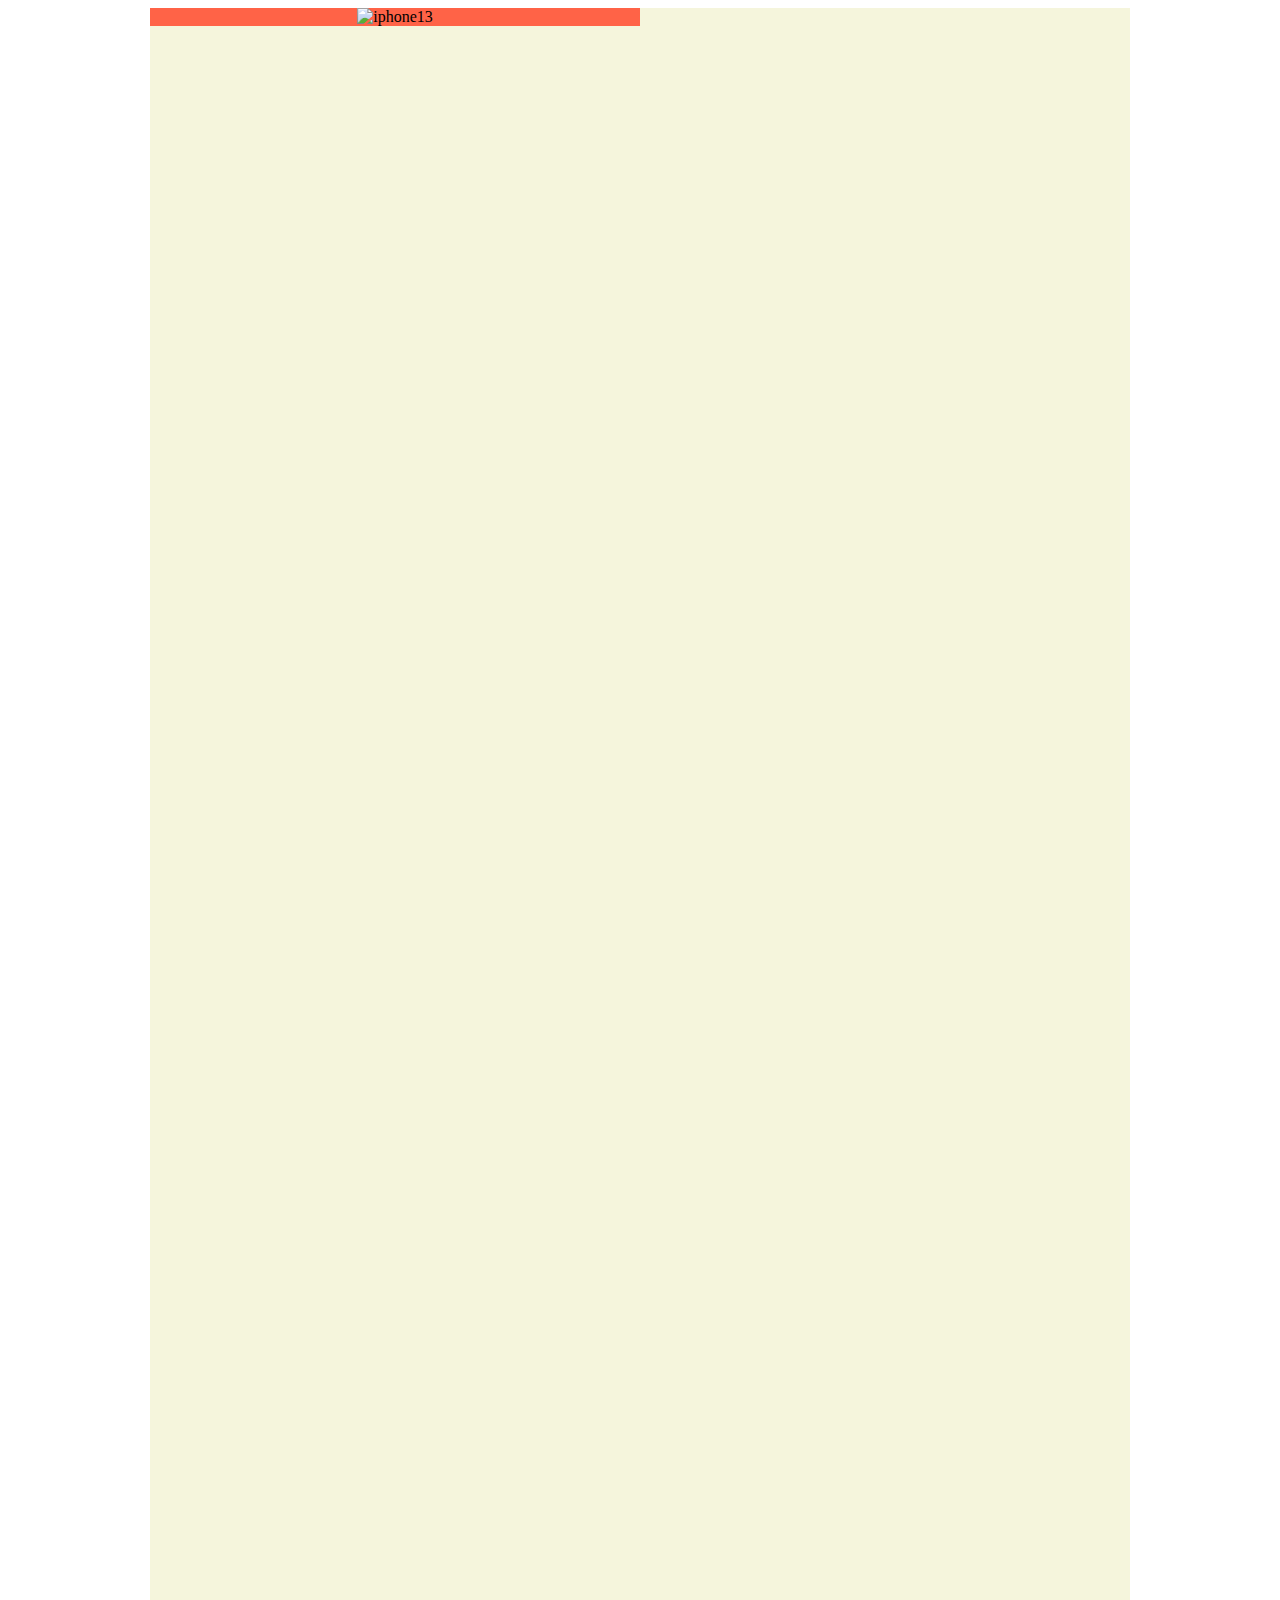
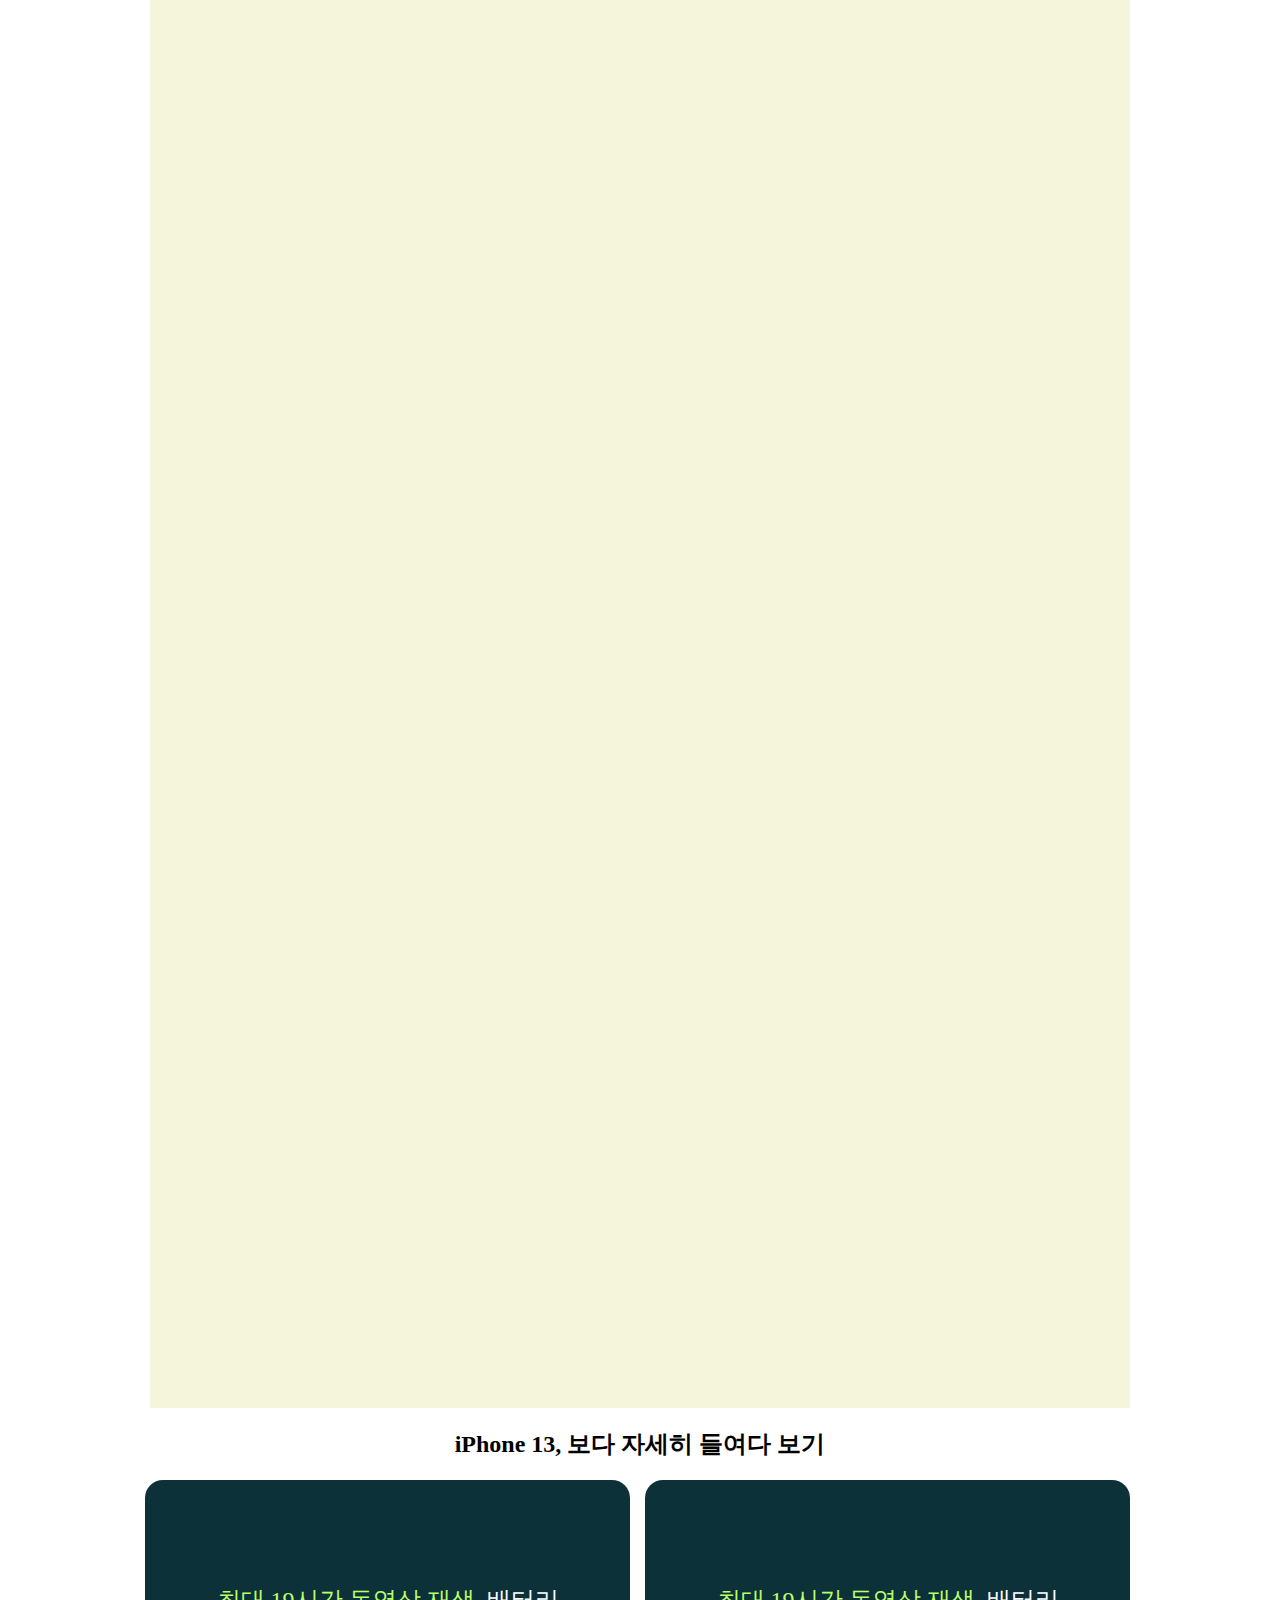
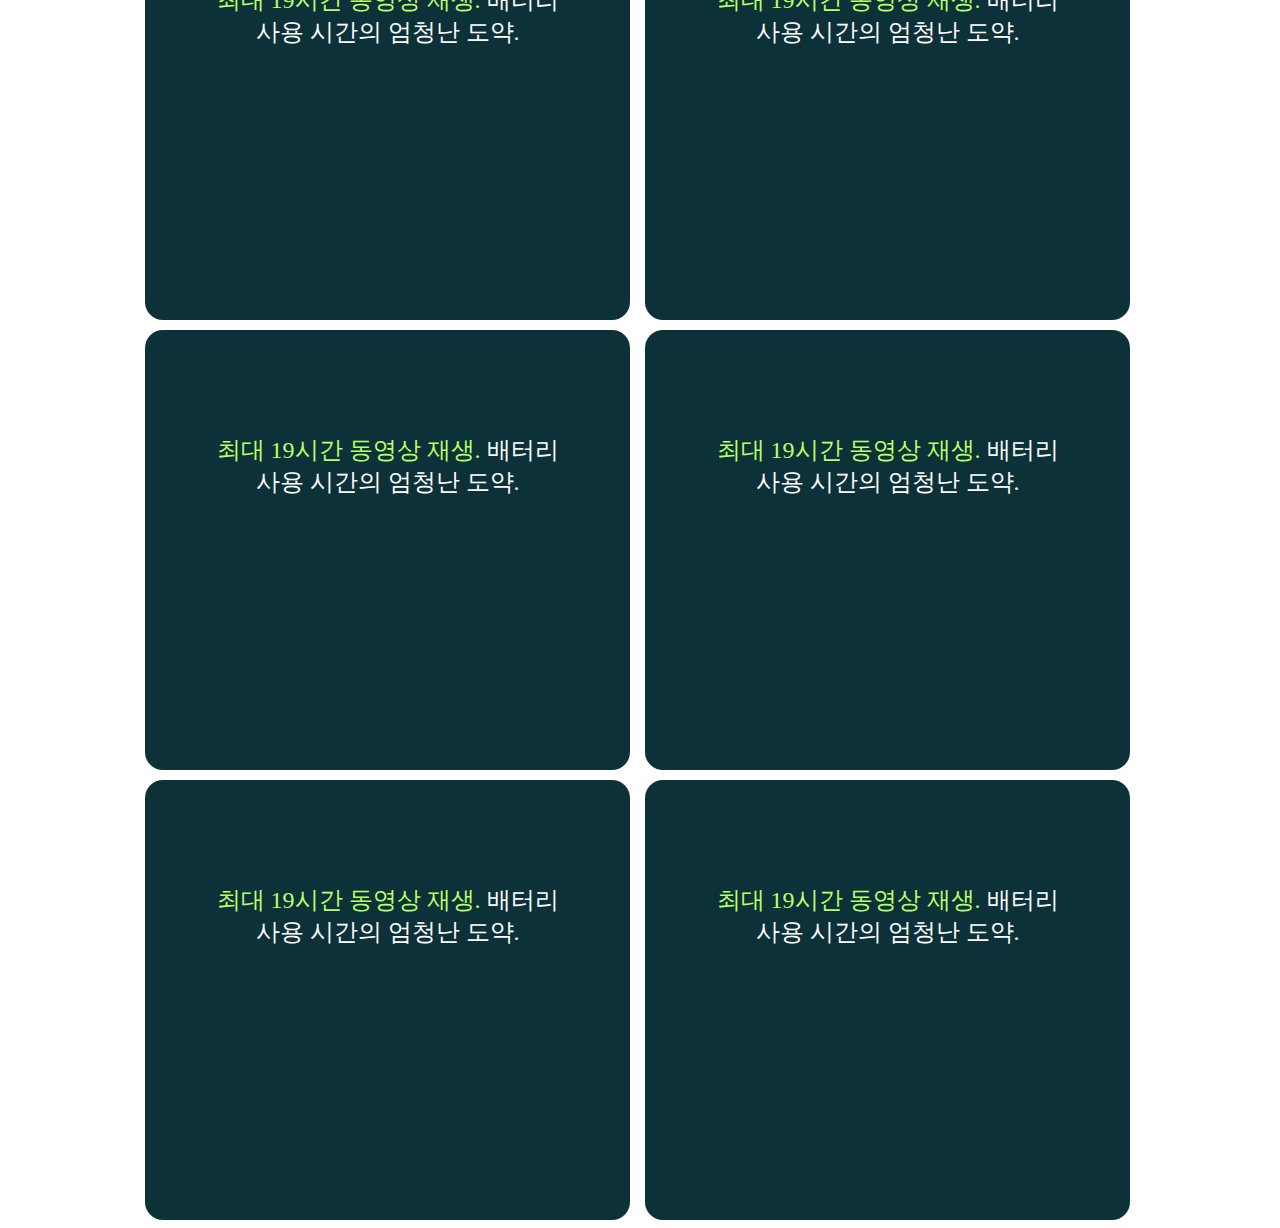
==== index.html @ 6672dc4d "fix: Conflict" ====
<!DOCTYPE html>
<html lang="ko">
  <head>
    <meta charset="UTF-8" />
    <meta http-equiv="X-UA-Compatible" content="IE=edge" />
    <meta name="viewport" content="width=device-width, initial-scale=1.0" />
    <link rel="stylesheet" href="./css/main.css" />
    <title>Document</title>
  </head>
  <body>
    <header class="header"></header>
    <section class="section__visual">
      <section class="visual__image">
        <img
          alt="iphone13"
          class="rf-flagship-main-image"
          width="470"
          height="556"
          src="https://store.storeimages.cdn-apple.com/8756/as-images.apple.com/is/iphone-13-family-select-2021?wid=940&amp;hei=1112&amp;fmt=jpeg&amp;qlt=95&amp;.v=1629842667000"
          srcset="
            https://store.storeimages.cdn-apple.com/8756/as-images.apple.com/is/iphone-13-family-select-2021?wid=470&amp;hei=556&amp;fmt=jpeg&amp;qlt=95&amp;.v=1629842667000,
            https://store.storeimages.cdn-apple.com/8756/as-images.apple.com/is/iphone-13-family-select-2021?wid=940&amp;hei=1112&amp;fmt=jpeg&amp;qlt=95&amp;.v=1629842667000 2x
          "
        />
        <div class="service-link">
          <div class="servie-link__icon"></div>
          <div class="service-link__text"></div>
        </div>
        <div class="qna-link">
          <div class="qna-link__icon"></div>
          <div class="qna-link__text"></div>
        </div>
      </section>
      <section class="visual__content">
        <div class="longTest">
          <!-- longTest 를 지우고 작업해주시면 됩니다. -->
        </div>
      </section>
    </section>
    <section class="section__more">
      <h2>iPhone 13, 보다 자세히 들여다 보기</h2>
      <div class="card__container">
        <div class="card">
          <div class="card__info">
            <p class="card__info--text">
              <span class="light-green">최대 19시간 동영상 재생.</span> 배터리 사용 시간의 엄청난
              도약.
            </p>
          </div>
          <div class="card__img">
            <img
              src="https://store.storeimages.cdn-apple.com/8756/as-images.apple.com/is/iphone-13-key-features-battery-202109_GEO_KR?wid=970&hei=394&fmt=png-alpha&.v=1630773755000"
              alt=""
              width="485"
              heigth="197"
            />
          </div>
        </div>
        <div class="card">
          <div class="card__info">
            <p class="card__info--text">
              <span class="light-green">최대 19시간 동영상 재생.</span> 배터리 사용 시간의 엄청난
              도약.
            </p>
          </div>
          <div class="card__img">
            <img
              src="https://store.storeimages.cdn-apple.com/8756/as-images.apple.com/is/iphone-13-key-features-battery-202109_GEO_KR?wid=970&hei=394&fmt=png-alpha&.v=1630773755000"
              alt=""
              width="485"
              heigth="197"
            />
          </div>
        </div>
        <div class="card">
          <div class="card__info">
            <p class="card__info--text">
              <span class="light-green">최대 19시간 동영상 재생.</span> 배터리 사용 시간의 엄청난
              도약.
            </p>
          </div>
          <div class="card__img">
            <img
              src="https://store.storeimages.cdn-apple.com/8756/as-images.apple.com/is/iphone-13-key-features-battery-202109_GEO_KR?wid=970&hei=394&fmt=png-alpha&.v=1630773755000"
              alt=""
              width="485"
              heigth="197"
            />
          </div>
        </div>
        <div class="card">
          <div class="card__info">
            <p class="card__info--text">
              <span class="light-green">최대 19시간 동영상 재생.</span> 배터리 사용 시간의 엄청난
              도약.
            </p>
          </div>
          <div class="card__img">
            <img
              src="https://store.storeimages.cdn-apple.com/8756/as-images.apple.com/is/iphone-13-key-features-battery-202109_GEO_KR?wid=970&hei=394&fmt=png-alpha&.v=1630773755000"
              alt=""
              width="485"
              heigth="197"
            />
          </div>
        </div>
        <div class="card">
          <div class="card__info">
            <p class="card__info--text">
              <span class="light-green">최대 19시간 동영상 재생.</span> 배터리 사용 시간의 엄청난
              도약.
            </p>
          </div>
          <div class="card__img">
            <img
              src="https://store.storeimages.cdn-apple.com/8756/as-images.apple.com/is/iphone-13-key-features-battery-202109_GEO_KR?wid=970&hei=394&fmt=png-alpha&.v=1630773755000"
              alt=""
              width="485"
              heigth="197"
            />
          </div>
        </div>
        <div class="card">
          <div class="card__info">
            <p class="card__info--text">
              <span class="light-green">최대 19시간 동영상 재생.</span> 배터리 사용 시간의 엄청난
              도약.
            </p>
          </div>
          <div class="card__img">
            <img
              src="https://store.storeimages.cdn-apple.com/8756/as-images.apple.com/is/iphone-13-key-features-battery-202109_GEO_KR?wid=970&hei=394&fmt=png-alpha&.v=1630773755000"
              alt=""
              width="485"
              heigth="197"
            />
          </div>
        </div>
      </div>
    </section>
    <footer class="footer"></footer>
  </body>
</html>
---- css/main.css ----
.section__more {
  width: 990px;
  margin: 0 auto;
  text-align: center;
  box-sizing: border-box;
}

.card__container {
  display: grid;
  grid-template-columns: 1fr 1fr;
  gap: 10px;
}
.card {
  width: 485px;
  height: 440px;
  display: flex;
  flex-direction: column;
  border-radius: 18px;
  background-color: #0d3139;
}
.card__info {
  padding: 80px 54px 20px;
  color: #fff;
  font-size: 24px;
  word-break: keep-all;
}
.card__info .light-green {
  color: #b8ff68;
}

.section__visual {
  width: 100%;
  max-width: 980px;
  height: 100%;
  background: beige;
  display: flex;
  margin: 0 auto;
}
.visual__image {
  flex-basis: 50%;
  max-width: 50%;
  height: 100%;
  position: sticky;
  top: 0;
  background: tomato;
  text-align: center;
}

.visual__content {
  flex-basis: 50%;
  max-width: 50%;
}

.longTest {
  height: 3000px;
  width: 100%;
}
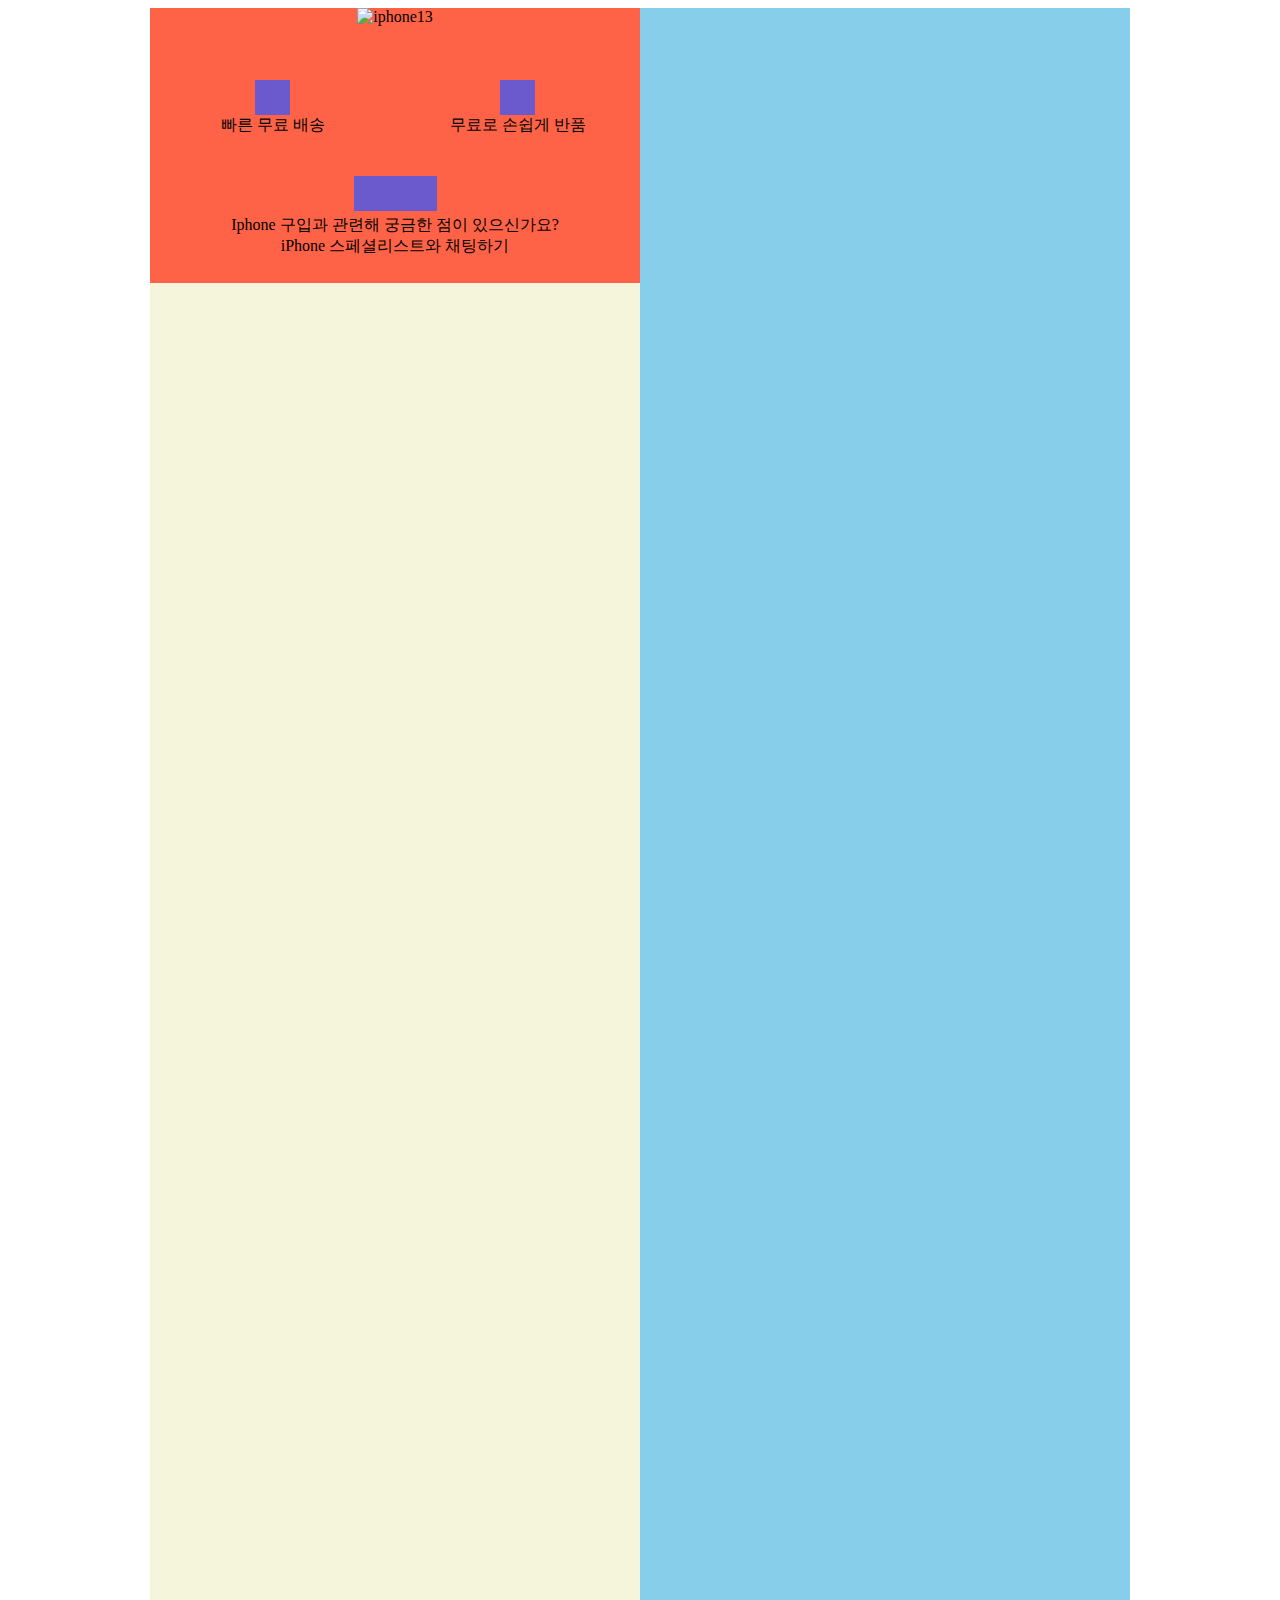
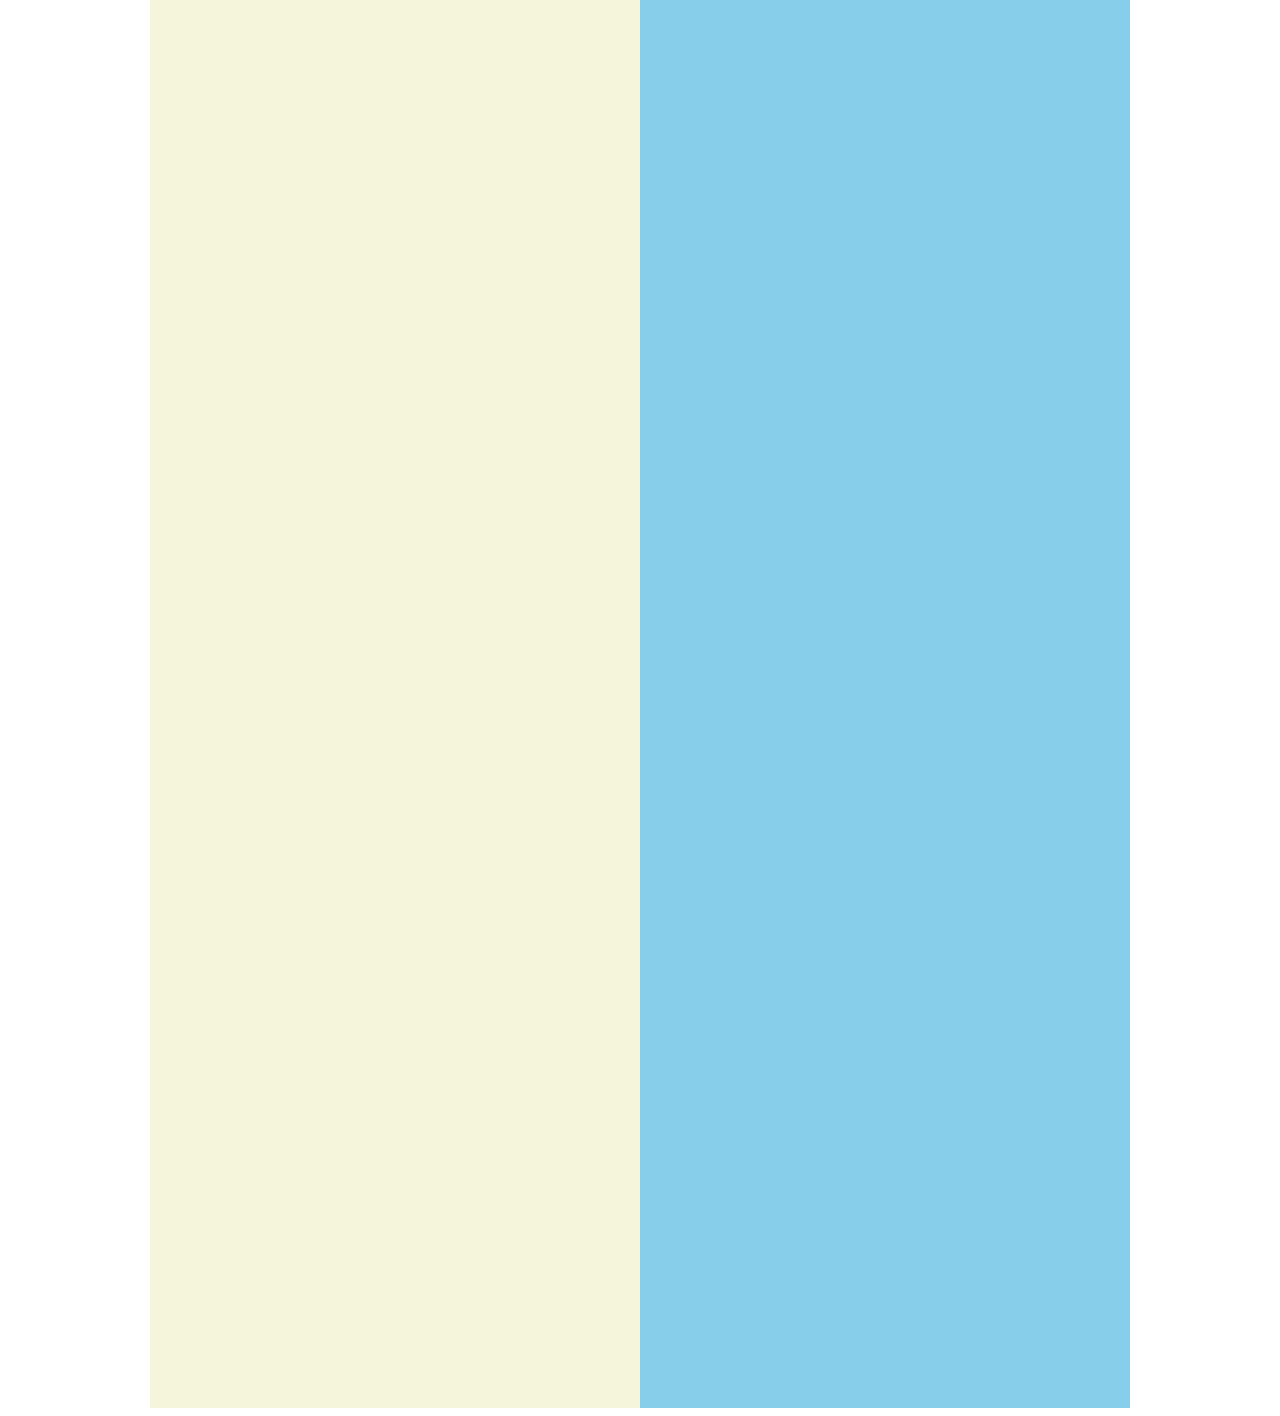
==== commit 69b8e297: "Merge branch 'feature/section__image-layout' into develop" ====
--- a/index.html
+++ b/index.html
@@ -22,13 +22,20 @@
             https://store.storeimages.cdn-apple.com/8756/as-images.apple.com/is/iphone-13-family-select-2021?wid=940&amp;hei=1112&amp;fmt=jpeg&amp;qlt=95&amp;.v=1629842667000 2x
           "
         />
-        <div class="service-link">
-          <div class="servie-link__icon"></div>
-          <div class="service-link__text"></div>
+        <div class="services">
+          <div class="service">
+            <div class="icon"></div>
+            <div class="text">빠른 무료 배송</div>
+          </div>
+          <div class="service">
+            <div class="icon"></div>
+            <div class="text">무료로 손쉽게 반품</div>
+          </div>
         </div>
-        <div class="qna-link">
-          <div class="qna-link__icon"></div>
-          <div class="qna-link__text"></div>
+        <div class="service">
+          <div class="icon-side"></div>
+          <div class="text">Iphone 구입과 관련해 궁금한 점이 있으신가요?</div>
+          <a class="text-link">iPhone 스페셜리스트와 채팅하기</a>
         </div>
       </section>
       <section class="visual__content">
@@ -37,107 +44,7 @@
         </div>
       </section>
     </section>
-    <section class="section__more">
-      <h2>iPhone 13, 보다 자세히 들여다 보기</h2>
-      <div class="card__container">
-        <div class="card">
-          <div class="card__info">
-            <p class="card__info--text">
-              <span class="light-green">최대 19시간 동영상 재생.</span> 배터리 사용 시간의 엄청난
-              도약.
-            </p>
-          </div>
-          <div class="card__img">
-            <img
-              src="https://store.storeimages.cdn-apple.com/8756/as-images.apple.com/is/iphone-13-key-features-battery-202109_GEO_KR?wid=970&hei=394&fmt=png-alpha&.v=1630773755000"
-              alt=""
-              width="485"
-              heigth="197"
-            />
-          </div>
-        </div>
-        <div class="card">
-          <div class="card__info">
-            <p class="card__info--text">
-              <span class="light-green">최대 19시간 동영상 재생.</span> 배터리 사용 시간의 엄청난
-              도약.
-            </p>
-          </div>
-          <div class="card__img">
-            <img
-              src="https://store.storeimages.cdn-apple.com/8756/as-images.apple.com/is/iphone-13-key-features-battery-202109_GEO_KR?wid=970&hei=394&fmt=png-alpha&.v=1630773755000"
-              alt=""
-              width="485"
-              heigth="197"
-            />
-          </div>
-        </div>
-        <div class="card">
-          <div class="card__info">
-            <p class="card__info--text">
-              <span class="light-green">최대 19시간 동영상 재생.</span> 배터리 사용 시간의 엄청난
-              도약.
-            </p>
-          </div>
-          <div class="card__img">
-            <img
-              src="https://store.storeimages.cdn-apple.com/8756/as-images.apple.com/is/iphone-13-key-features-battery-202109_GEO_KR?wid=970&hei=394&fmt=png-alpha&.v=1630773755000"
-              alt=""
-              width="485"
-              heigth="197"
-            />
-          </div>
-        </div>
-        <div class="card">
-          <div class="card__info">
-            <p class="card__info--text">
-              <span class="light-green">최대 19시간 동영상 재생.</span> 배터리 사용 시간의 엄청난
-              도약.
-            </p>
-          </div>
-          <div class="card__img">
-            <img
-              src="https://store.storeimages.cdn-apple.com/8756/as-images.apple.com/is/iphone-13-key-features-battery-202109_GEO_KR?wid=970&hei=394&fmt=png-alpha&.v=1630773755000"
-              alt=""
-              width="485"
-              heigth="197"
-            />
-          </div>
-        </div>
-        <div class="card">
-          <div class="card__info">
-            <p class="card__info--text">
-              <span class="light-green">최대 19시간 동영상 재생.</span> 배터리 사용 시간의 엄청난
-              도약.
-            </p>
-          </div>
-          <div class="card__img">
-            <img
-              src="https://store.storeimages.cdn-apple.com/8756/as-images.apple.com/is/iphone-13-key-features-battery-202109_GEO_KR?wid=970&hei=394&fmt=png-alpha&.v=1630773755000"
-              alt=""
-              width="485"
-              heigth="197"
-            />
-          </div>
-        </div>
-        <div class="card">
-          <div class="card__info">
-            <p class="card__info--text">
-              <span class="light-green">최대 19시간 동영상 재생.</span> 배터리 사용 시간의 엄청난
-              도약.
-            </p>
-          </div>
-          <div class="card__img">
-            <img
-              src="https://store.storeimages.cdn-apple.com/8756/as-images.apple.com/is/iphone-13-key-features-battery-202109_GEO_KR?wid=970&hei=394&fmt=png-alpha&.v=1630773755000"
-              alt=""
-              width="485"
-              heigth="197"
-            />
-          </div>
-        </div>
-      </div>
-    </section>
+    <section class="section__more"></section>
     <footer class="footer"></footer>
   </body>
 </html>
--- a/css/main.css
+++ b/css/main.css
@@ -1,33 +1,3 @@
-.section__more {
-  width: 990px;
-  margin: 0 auto;
-  text-align: center;
-  box-sizing: border-box;
-}
-
-.card__container {
-  display: grid;
-  grid-template-columns: 1fr 1fr;
-  gap: 10px;
-}
-.card {
-  width: 485px;
-  height: 440px;
-  display: flex;
-  flex-direction: column;
-  border-radius: 18px;
-  background-color: #0d3139;
-}
-.card__info {
-  padding: 80px 54px 20px;
-  color: #fff;
-  font-size: 24px;
-  word-break: keep-all;
-}
-.card__info .light-green {
-  color: #b8ff68;
-}
-
 .section__visual {
   width: 100%;
   max-width: 980px;
@@ -46,6 +16,37 @@
   text-align: center;
 }
 
+.services {
+  padding: 40px 0 0;
+  display: flex;
+  /* width: 100%; */
+  width: 490px;
+}
+
+.service {
+  flex-basis: 50%;
+  flex: 1;
+  text-align: center;
+  margin: 14px 0 26px;
+  width: 100%;
+}
+
+.icon {
+  width: 35px;
+  height: 35px;
+  background: slateblue;
+  margin: 0 auto;
+}
+.icon-side {
+  display: inline-block;
+  width: 35px;
+  height: 35px;
+  background: slateblue;
+  padding-right: 3rem;
+}
+.text {
+}
+
 .visual__content {
   flex-basis: 50%;
   max-width: 50%;
@@ -54,4 +55,5 @@
 .longTest {
   height: 3000px;
   width: 100%;
+  background: skyblue;
 }
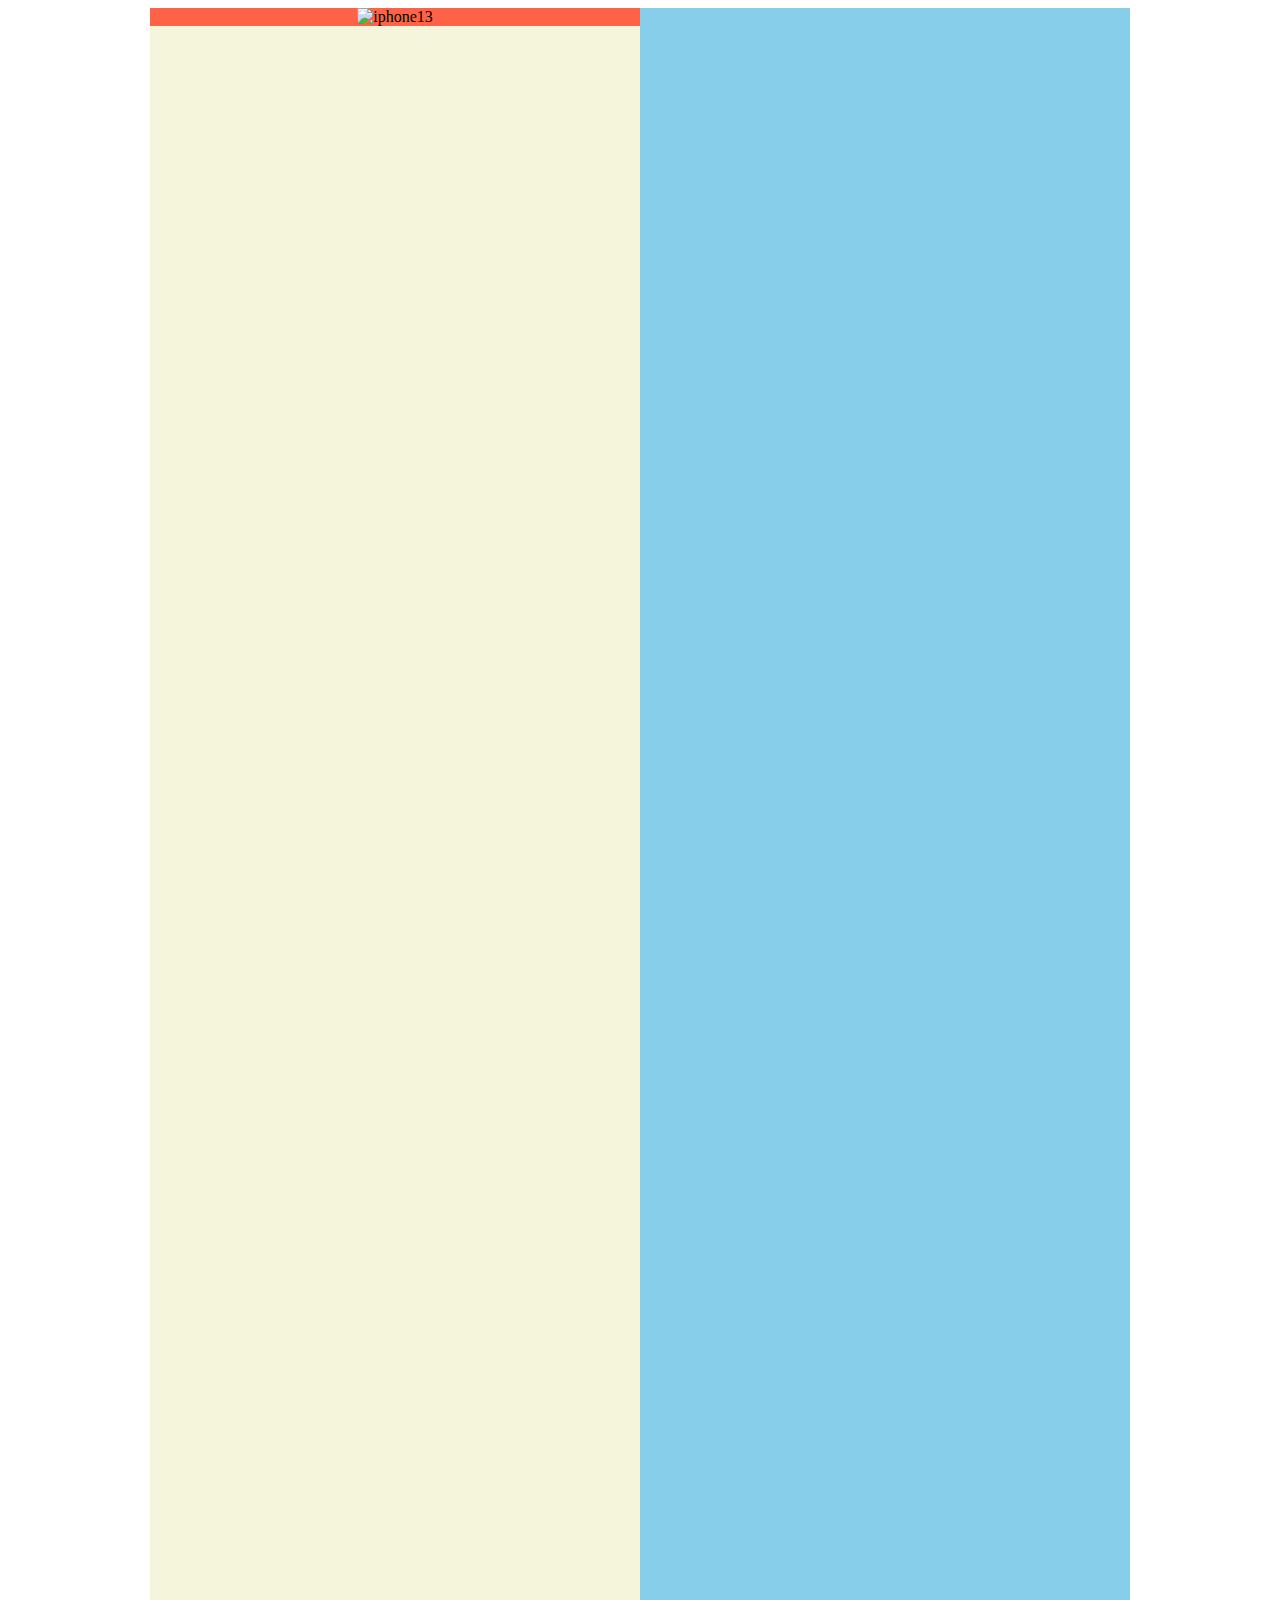
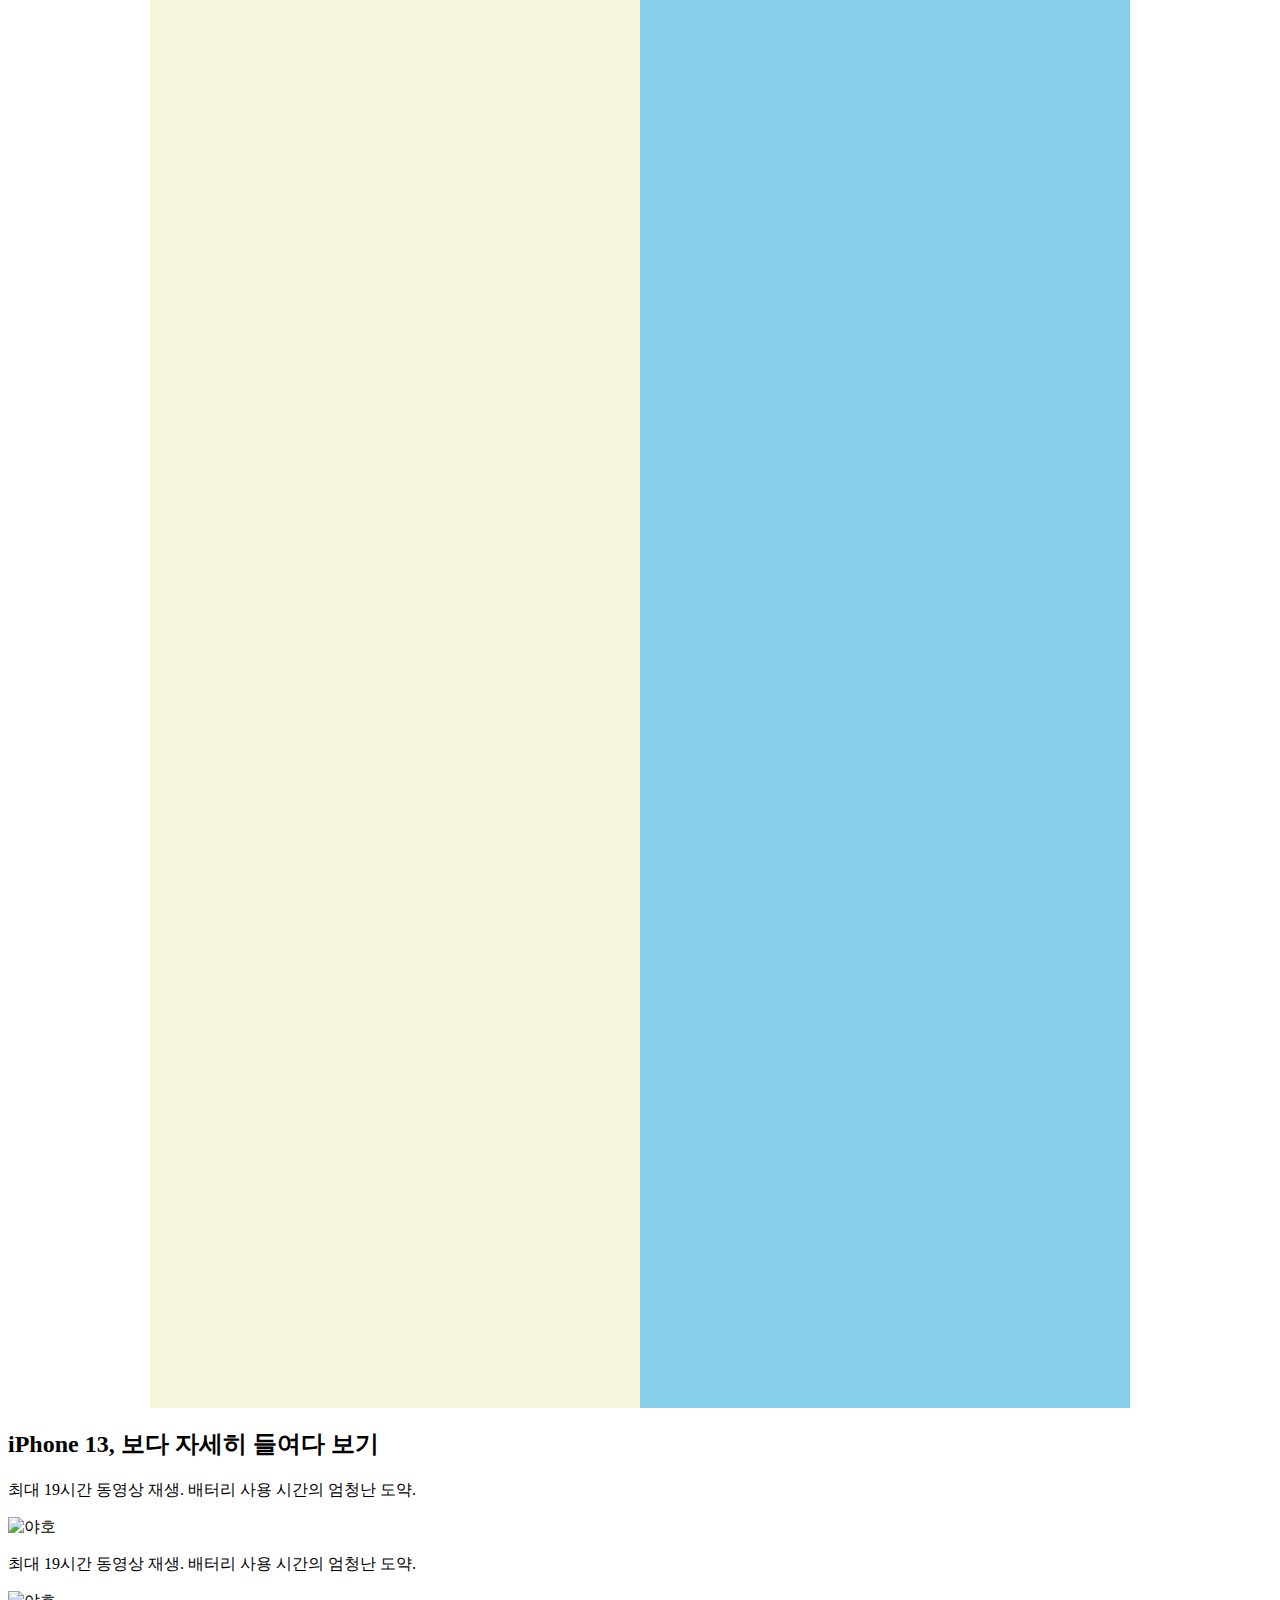
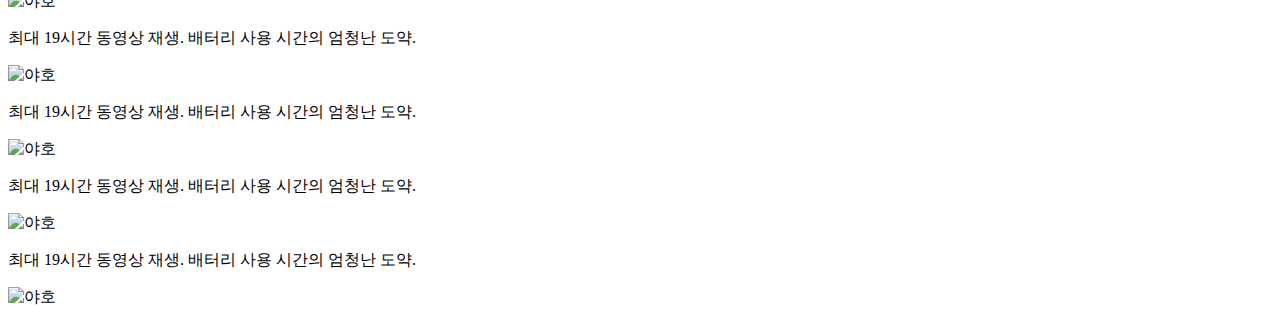
==== commit b4f21460: "feat: Add alt" ====
--- a/index.html
+++ b/index.html
@@ -22,20 +22,13 @@
             https://store.storeimages.cdn-apple.com/8756/as-images.apple.com/is/iphone-13-family-select-2021?wid=940&amp;hei=1112&amp;fmt=jpeg&amp;qlt=95&amp;.v=1629842667000 2x
           "
         />
-        <div class="services">
-          <div class="service">
-            <div class="icon"></div>
-            <div class="text">빠른 무료 배송</div>
-          </div>
-          <div class="service">
-            <div class="icon"></div>
-            <div class="text">무료로 손쉽게 반품</div>
-          </div>
+        <div class="service-link">
+          <div class="servie-link__icon"></div>
+          <div class="service-link__text"></div>
         </div>
-        <div class="service">
-          <div class="icon-side"></div>
-          <div class="text">Iphone 구입과 관련해 궁금한 점이 있으신가요?</div>
-          <a class="text-link">iPhone 스페셜리스트와 채팅하기</a>
+        <div class="qna-link">
+          <div class="qna-link__icon"></div>
+          <div class="qna-link__text"></div>
         </div>
       </section>
       <section class="visual__content">
@@ -44,7 +37,107 @@
         </div>
       </section>
     </section>
-    <section class="section__more"></section>
+    <section class="section__more">
+      <h2>iPhone 13, 보다 자세히 들여다 보기</h2>
+      <div class="card__container">
+        <div class="card">
+          <div class="card__info">
+            <p class="card__info--text">
+              <span class="light-green">최대 19시간 동영상 재생.</span> 배터리 사용 시간의 엄청난
+              도약.
+            </p>
+          </div>
+          <div class="card__img">
+            <img
+              src="https://store.storeimages.cdn-apple.com/8756/as-images.apple.com/is/iphone-13-key-features-battery-202109_GEO_KR?wid=970&hei=394&fmt=png-alpha&.v=1630773755000"
+              alt="야호"
+              width="485"
+              heigth="197"
+            />
+          </div>
+        </div>
+        <div class="card">
+          <div class="card__info">
+            <p class="card__info--text">
+              <span class="light-green">최대 19시간 동영상 재생.</span> 배터리 사용 시간의 엄청난
+              도약.
+            </p>
+          </div>
+          <div class="card__img">
+            <img
+              src="https://store.storeimages.cdn-apple.com/8756/as-images.apple.com/is/iphone-13-key-features-battery-202109_GEO_KR?wid=970&hei=394&fmt=png-alpha&.v=1630773755000"
+              alt="야호"
+              width="485"
+              heigth="197"
+            />
+          </div>
+        </div>
+        <div class="card">
+          <div class="card__info">
+            <p class="card__info--text">
+              <span class="light-green">최대 19시간 동영상 재생.</span> 배터리 사용 시간의 엄청난
+              도약.
+            </p>
+          </div>
+          <div class="card__img">
+            <img
+              src="https://store.storeimages.cdn-apple.com/8756/as-images.apple.com/is/iphone-13-key-features-battery-202109_GEO_KR?wid=970&hei=394&fmt=png-alpha&.v=1630773755000"
+              alt="야호"
+              width="485"
+              heigth="197"
+            />
+          </div>
+        </div>
+        <div class="card">
+          <div class="card__info">
+            <p class="card__info--text">
+              <span class="light-green">최대 19시간 동영상 재생.</span> 배터리 사용 시간의 엄청난
+              도약.
+            </p>
+          </div>
+          <div class="card__img">
+            <img
+              src="https://store.storeimages.cdn-apple.com/8756/as-images.apple.com/is/iphone-13-key-features-battery-202109_GEO_KR?wid=970&hei=394&fmt=png-alpha&.v=1630773755000"
+              alt="야호"
+              width="485"
+              heigth="197"
+            />
+          </div>
+        </div>
+        <div class="card">
+          <div class="card__info">
+            <p class="card__info--text">
+              <span class="light-green">최대 19시간 동영상 재생.</span> 배터리 사용 시간의 엄청난
+              도약.
+            </p>
+          </div>
+          <div class="card__img">
+            <img
+              src="https://store.storeimages.cdn-apple.com/8756/as-images.apple.com/is/iphone-13-key-features-battery-202109_GEO_KR?wid=970&hei=394&fmt=png-alpha&.v=1630773755000"
+              alt="야호"
+              width="485"
+              heigth="197"
+            />
+          </div>
+        </div>
+        <div class="card">
+          <div class="card__info">
+            <p class="card__info--text">
+              <span class="light-green">최대 19시간 동영상 재생.</span> 배터리 사용 시간의 엄청난
+              도약.
+            </p>
+          </div>
+          <div class="card__img">
+            <img
+              src="https://store.storeimages.cdn-apple.com/8756/as-images.apple.com/is/iphone-13-key-features-battery-202109_GEO_KR?wid=970&hei=394&fmt=png-alpha&.v=1630773755000"
+              alt="야호"
+              width="485"
+              heigth="197"
+            />
+          </div>
+        </div>
+      </div>
+    </section>
     <footer class="footer"></footer>
   </body>
 </html>
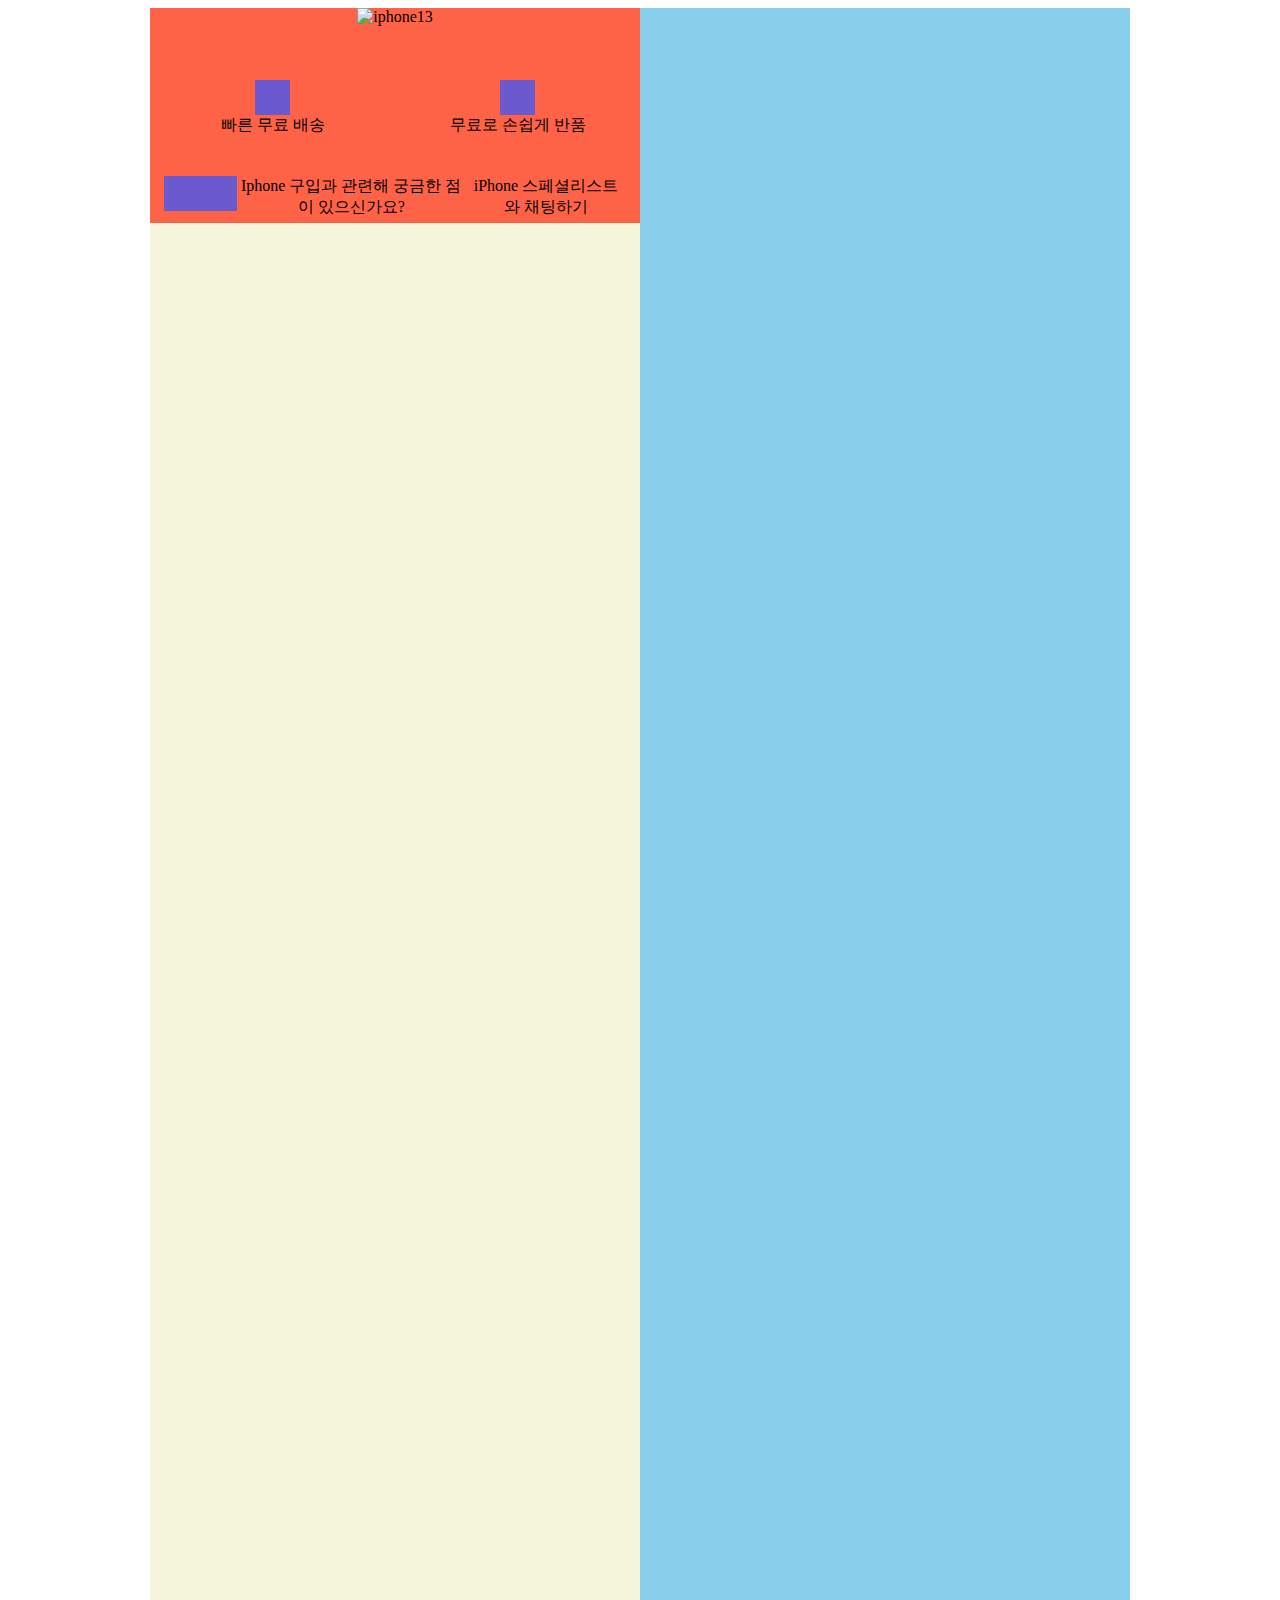
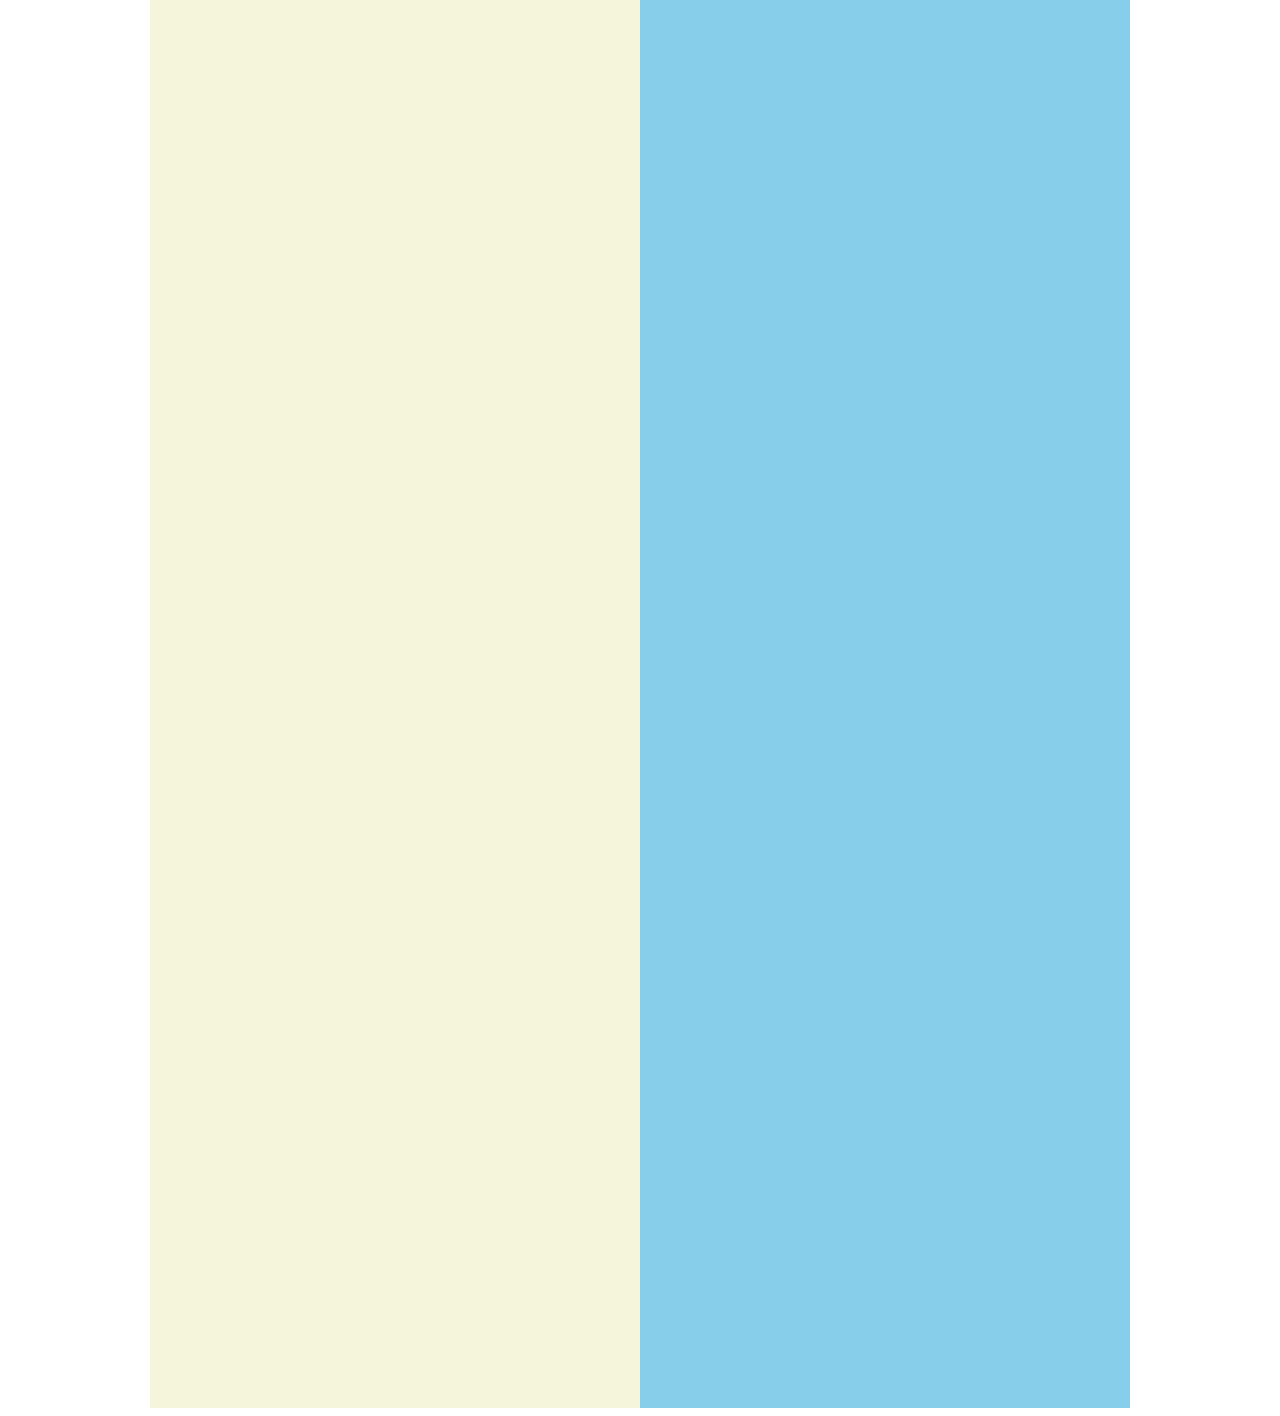
==== commit bfcbc7c1: "fix: Change classname last service to  qna-link" ====
--- a/index.html
+++ b/index.html
@@ -22,13 +22,20 @@
             https://store.storeimages.cdn-apple.com/8756/as-images.apple.com/is/iphone-13-family-select-2021?wid=940&amp;hei=1112&amp;fmt=jpeg&amp;qlt=95&amp;.v=1629842667000 2x
           "
         />
-        <div class="service-link">
-          <div class="servie-link__icon"></div>
-          <div class="service-link__text"></div>
+        <div class="services">
+          <div class="service">
+            <div class="icon"></div>
+            <div class="text">빠른 무료 배송</div>
+          </div>
+          <div class="service">
+            <div class="icon"></div>
+            <div class="text">무료로 손쉽게 반품</div>
+          </div>
         </div>
         <div class="qna-link">
-          <div class="qna-link__icon"></div>
-          <div class="qna-link__text"></div>
+          <div class="icon-side"></div>
+          <div class="text">Iphone 구입과 관련해 궁금한 점이 있으신가요?</div>
+          <a class="text-link">iPhone 스페셜리스트와 채팅하기</a>
         </div>
       </section>
       <section class="visual__content">
@@ -37,107 +44,7 @@
         </div>
       </section>
     </section>
-    <section class="section__more">
-      <h2>iPhone 13, 보다 자세히 들여다 보기</h2>
-      <div class="card__container">
-        <div class="card">
-          <div class="card__info">
-            <p class="card__info--text">
-              <span class="light-green">최대 19시간 동영상 재생.</span> 배터리 사용 시간의 엄청난
-              도약.
-            </p>
-          </div>
-          <div class="card__img">
-            <img
-              src="https://store.storeimages.cdn-apple.com/8756/as-images.apple.com/is/iphone-13-key-features-battery-202109_GEO_KR?wid=970&hei=394&fmt=png-alpha&.v=1630773755000"
-              alt="야호"
-              width="485"
-              heigth="197"
-            />
-          </div>
-        </div>
-        <div class="card">
-          <div class="card__info">
-            <p class="card__info--text">
-              <span class="light-green">최대 19시간 동영상 재생.</span> 배터리 사용 시간의 엄청난
-              도약.
-            </p>
-          </div>
-          <div class="card__img">
-            <img
-              src="https://store.storeimages.cdn-apple.com/8756/as-images.apple.com/is/iphone-13-key-features-battery-202109_GEO_KR?wid=970&hei=394&fmt=png-alpha&.v=1630773755000"
-              alt="야호"
-              width="485"
-              heigth="197"
-            />
-          </div>
-        </div>
-        <div class="card">
-          <div class="card__info">
-            <p class="card__info--text">
-              <span class="light-green">최대 19시간 동영상 재생.</span> 배터리 사용 시간의 엄청난
-              도약.
-            </p>
-          </div>
-          <div class="card__img">
-            <img
-              src="https://store.storeimages.cdn-apple.com/8756/as-images.apple.com/is/iphone-13-key-features-battery-202109_GEO_KR?wid=970&hei=394&fmt=png-alpha&.v=1630773755000"
-              alt="야호"
-              width="485"
-              heigth="197"
-            />
-          </div>
-        </div>
-        <div class="card">
-          <div class="card__info">
-            <p class="card__info--text">
-              <span class="light-green">최대 19시간 동영상 재생.</span> 배터리 사용 시간의 엄청난
-              도약.
-            </p>
-          </div>
-          <div class="card__img">
-            <img
-              src="https://store.storeimages.cdn-apple.com/8756/as-images.apple.com/is/iphone-13-key-features-battery-202109_GEO_KR?wid=970&hei=394&fmt=png-alpha&.v=1630773755000"
-              alt="야호"
-              width="485"
-              heigth="197"
-            />
-          </div>
-        </div>
-        <div class="card">
-          <div class="card__info">
-            <p class="card__info--text">
-              <span class="light-green">최대 19시간 동영상 재생.</span> 배터리 사용 시간의 엄청난
-              도약.
-            </p>
-          </div>
-          <div class="card__img">
-            <img
-              src="https://store.storeimages.cdn-apple.com/8756/as-images.apple.com/is/iphone-13-key-features-battery-202109_GEO_KR?wid=970&hei=394&fmt=png-alpha&.v=1630773755000"
-              alt="야호"
-              width="485"
-              heigth="197"
-            />
-          </div>
-        </div>
-        <div class="card">
-          <div class="card__info">
-            <p class="card__info--text">
-              <span class="light-green">최대 19시간 동영상 재생.</span> 배터리 사용 시간의 엄청난
-              도약.
-            </p>
-          </div>
-          <div class="card__img">
-            <img
-              src="https://store.storeimages.cdn-apple.com/8756/as-images.apple.com/is/iphone-13-key-features-battery-202109_GEO_KR?wid=970&hei=394&fmt=png-alpha&.v=1630773755000"
-              alt="야호"
-              width="485"
-              heigth="197"
-            />
-          </div>
-        </div>
-      </div>
-    </section>
+    <section class="section__more"></section>
     <footer class="footer"></footer>
   </body>
 </html>
--- a/css/main.css
+++ b/css/main.css
@@ -37,6 +37,11 @@
   background: slateblue;
   margin: 0 auto;
 }
+
+.qna-link {
+  display: flex;
+  padding: 14px 14px 5px;
+}
 .icon-side {
   display: inline-block;
   width: 35px;
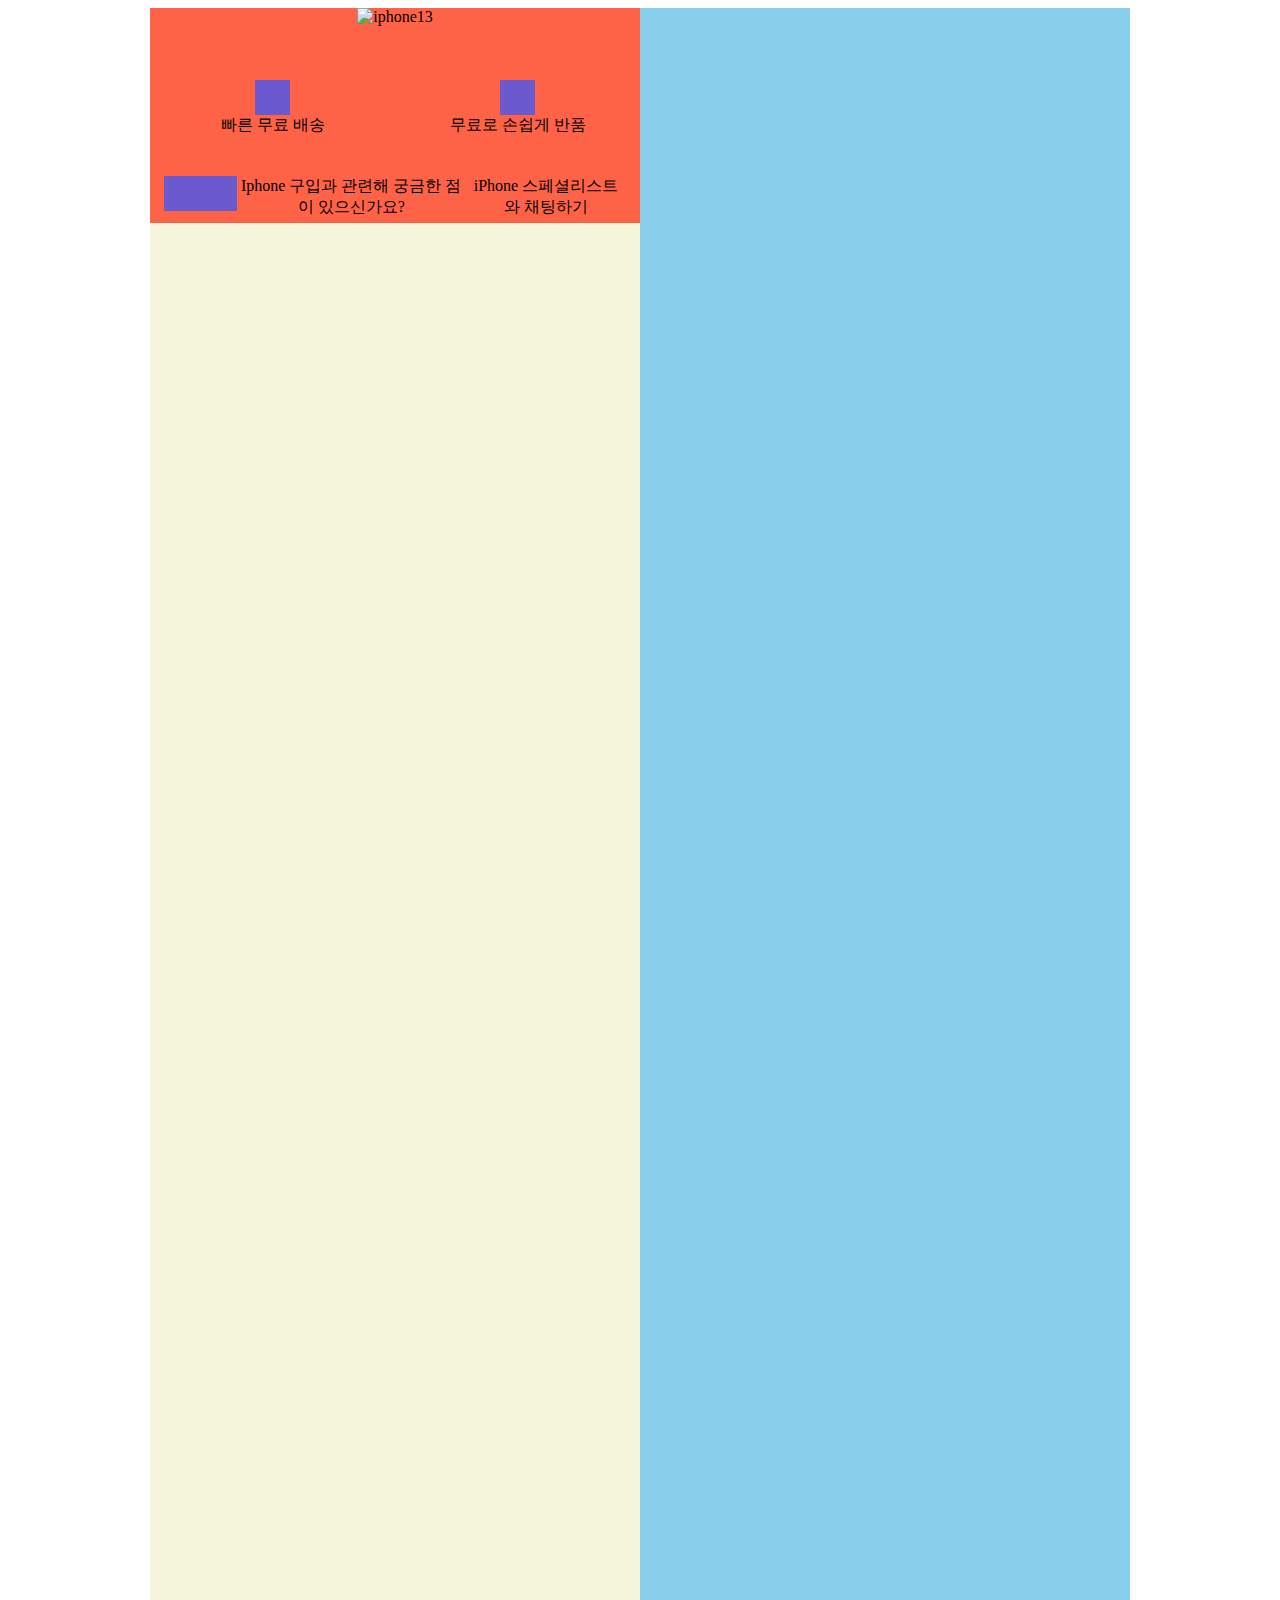
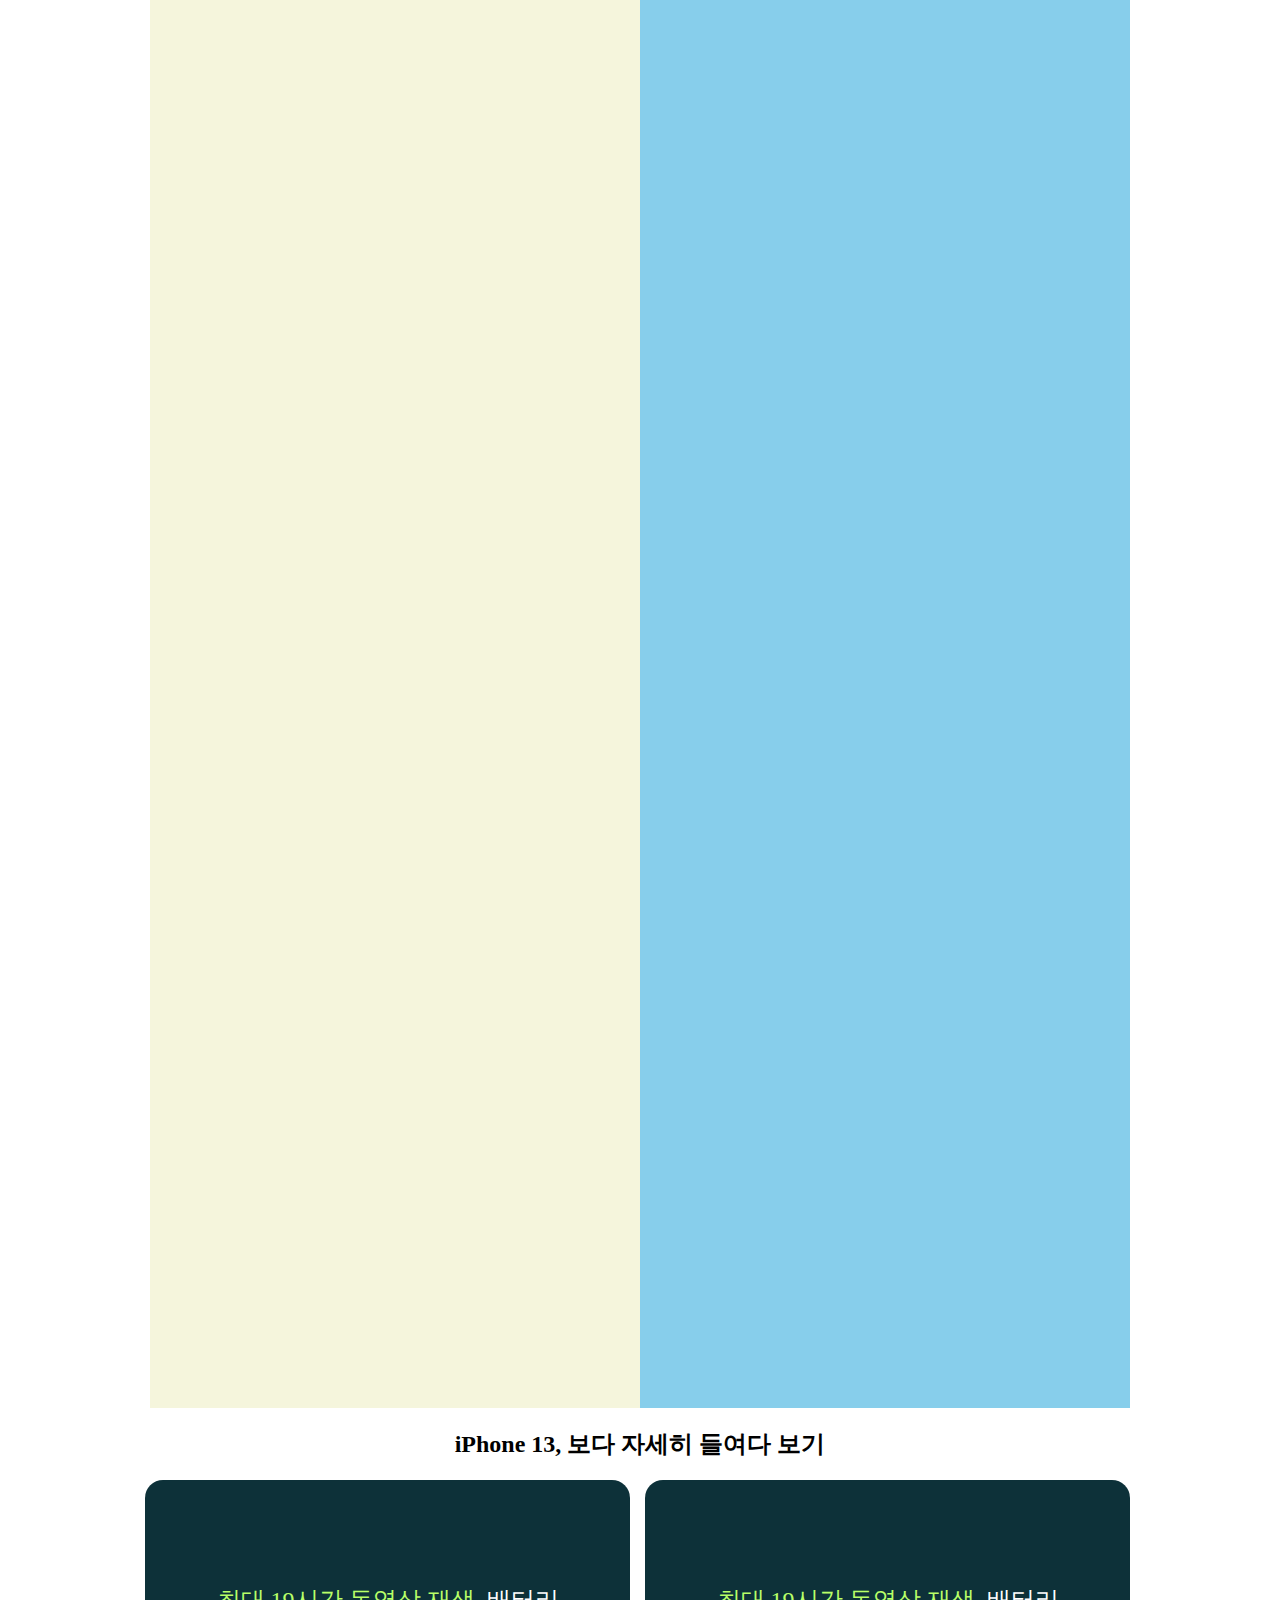
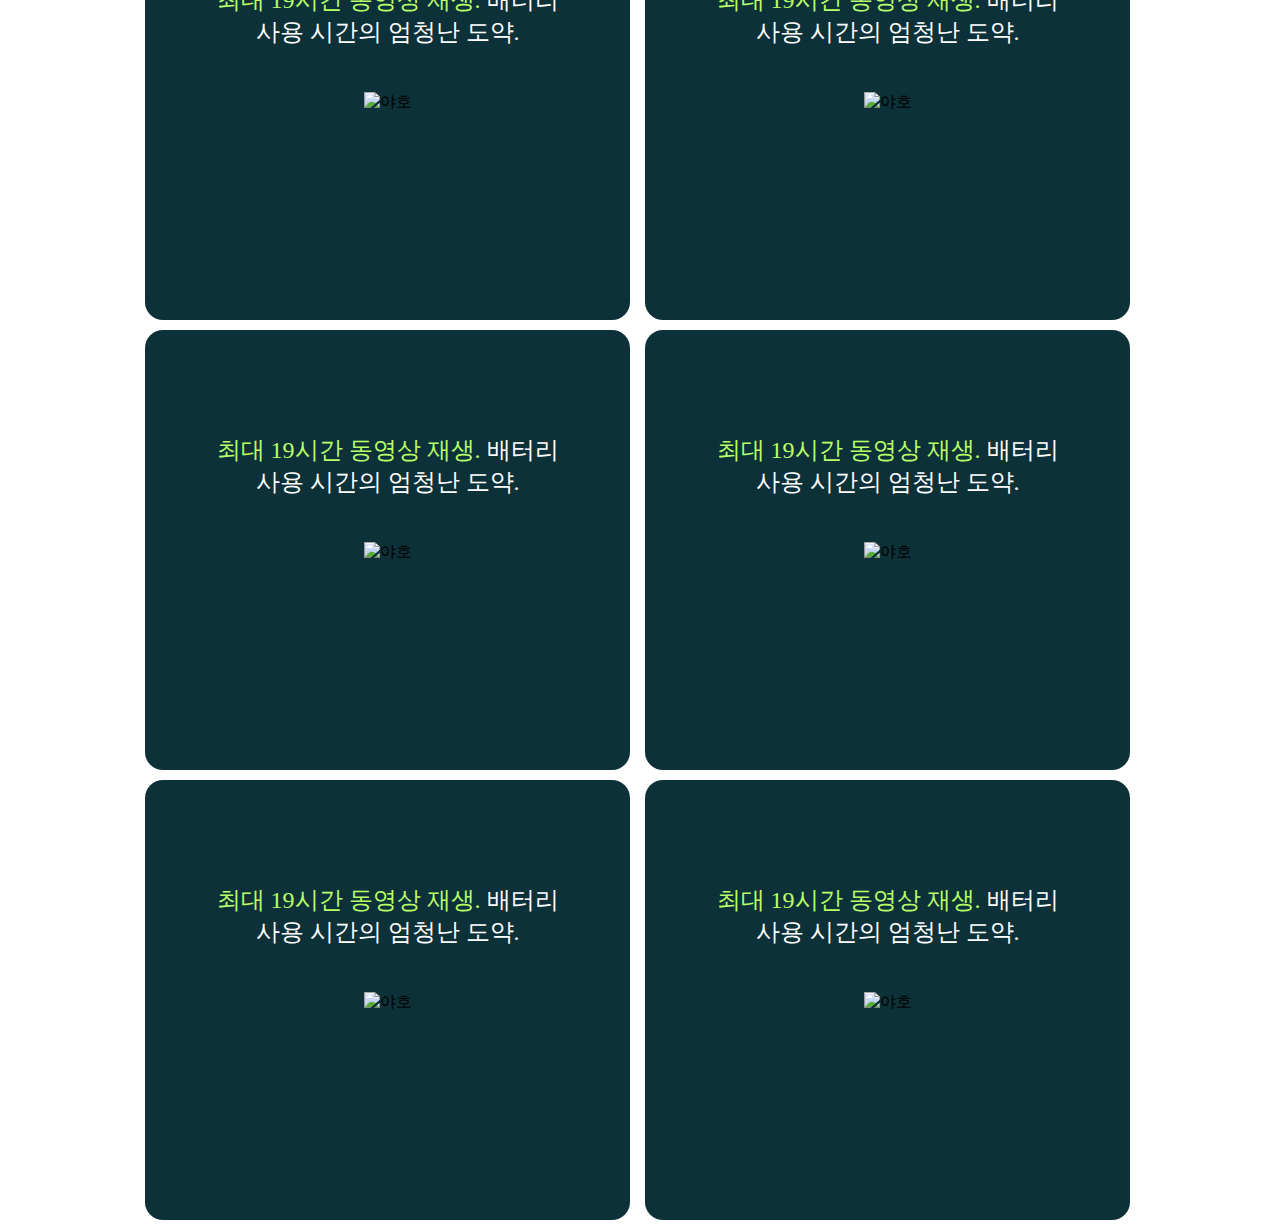
==== commit ca58e925: "Merge branch 'develop' of https://github.com/jkpark104/iphone13_clone into develop" ====
--- a/index.html
+++ b/index.html
@@ -44,7 +44,107 @@
         </div>
       </section>
     </section>
-    <section class="section__more"></section>
+    <section class="section__more">
+      <h2>iPhone 13, 보다 자세히 들여다 보기</h2>
+      <div class="card__container">
+        <div class="card">
+          <div class="card__info">
+            <p class="card__info--text">
+              <span class="light-green">최대 19시간 동영상 재생.</span> 배터리 사용 시간의 엄청난
+              도약.
+            </p>
+          </div>
+          <div class="card__img">
+            <img
+              src="https://store.storeimages.cdn-apple.com/8756/as-images.apple.com/is/iphone-13-key-features-battery-202109_GEO_KR?wid=970&hei=394&fmt=png-alpha&.v=1630773755000"
+              alt="야호"
+              width="485"
+              heigth="197"
+            />
+          </div>
+        </div>
+        <div class="card">
+          <div class="card__info">
+            <p class="card__info--text">
+              <span class="light-green">최대 19시간 동영상 재생.</span> 배터리 사용 시간의 엄청난
+              도약.
+            </p>
+          </div>
+          <div class="card__img">
+            <img
+              src="https://store.storeimages.cdn-apple.com/8756/as-images.apple.com/is/iphone-13-key-features-battery-202109_GEO_KR?wid=970&hei=394&fmt=png-alpha&.v=1630773755000"
+              alt="야호"
+              width="485"
+              heigth="197"
+            />
+          </div>
+        </div>
+        <div class="card">
+          <div class="card__info">
+            <p class="card__info--text">
+              <span class="light-green">최대 19시간 동영상 재생.</span> 배터리 사용 시간의 엄청난
+              도약.
+            </p>
+          </div>
+          <div class="card__img">
+            <img
+              src="https://store.storeimages.cdn-apple.com/8756/as-images.apple.com/is/iphone-13-key-features-battery-202109_GEO_KR?wid=970&hei=394&fmt=png-alpha&.v=1630773755000"
+              alt="야호"
+              width="485"
+              heigth="197"
+            />
+          </div>
+        </div>
+        <div class="card">
+          <div class="card__info">
+            <p class="card__info--text">
+              <span class="light-green">최대 19시간 동영상 재생.</span> 배터리 사용 시간의 엄청난
+              도약.
+            </p>
+          </div>
+          <div class="card__img">
+            <img
+              src="https://store.storeimages.cdn-apple.com/8756/as-images.apple.com/is/iphone-13-key-features-battery-202109_GEO_KR?wid=970&hei=394&fmt=png-alpha&.v=1630773755000"
+              alt="야호"
+              width="485"
+              heigth="197"
+            />
+          </div>
+        </div>
+        <div class="card">
+          <div class="card__info">
+            <p class="card__info--text">
+              <span class="light-green">최대 19시간 동영상 재생.</span> 배터리 사용 시간의 엄청난
+              도약.
+            </p>
+          </div>
+          <div class="card__img">
+            <img
+              src="https://store.storeimages.cdn-apple.com/8756/as-images.apple.com/is/iphone-13-key-features-battery-202109_GEO_KR?wid=970&hei=394&fmt=png-alpha&.v=1630773755000"
+              alt="야호"
+              width="485"
+              heigth="197"
+            />
+          </div>
+        </div>
+        <div class="card">
+          <div class="card__info">
+            <p class="card__info--text">
+              <span class="light-green">최대 19시간 동영상 재생.</span> 배터리 사용 시간의 엄청난
+              도약.
+            </p>
+          </div>
+          <div class="card__img">
+            <img
+              src="https://store.storeimages.cdn-apple.com/8756/as-images.apple.com/is/iphone-13-key-features-battery-202109_GEO_KR?wid=970&hei=394&fmt=png-alpha&.v=1630773755000"
+              alt="야호"
+              width="485"
+              heigth="197"
+            />
+          </div>
+        </div>
+      </div>
+    </section>
     <footer class="footer"></footer>
   </body>
 </html>
--- a/css/main.css
+++ b/css/main.css
@@ -1,3 +1,33 @@
+.section__more {
+  width: 990px;
+  margin: 0 auto;
+  text-align: center;
+  box-sizing: border-box;
+}
+
+.card__container {
+  display: grid;
+  grid-template-columns: 1fr 1fr;
+  gap: 10px;
+}
+.card {
+  width: 485px;
+  height: 440px;
+  display: flex;
+  flex-direction: column;
+  border-radius: 18px;
+  background-color: #0d3139;
+}
+.card__info {
+  padding: 80px 54px 20px;
+  color: #fff;
+  font-size: 24px;
+  word-break: keep-all;
+}
+.card__info .light-green {
+  color: #b8ff68;
+}
+
 .section__visual {
   width: 100%;
   max-width: 980px;
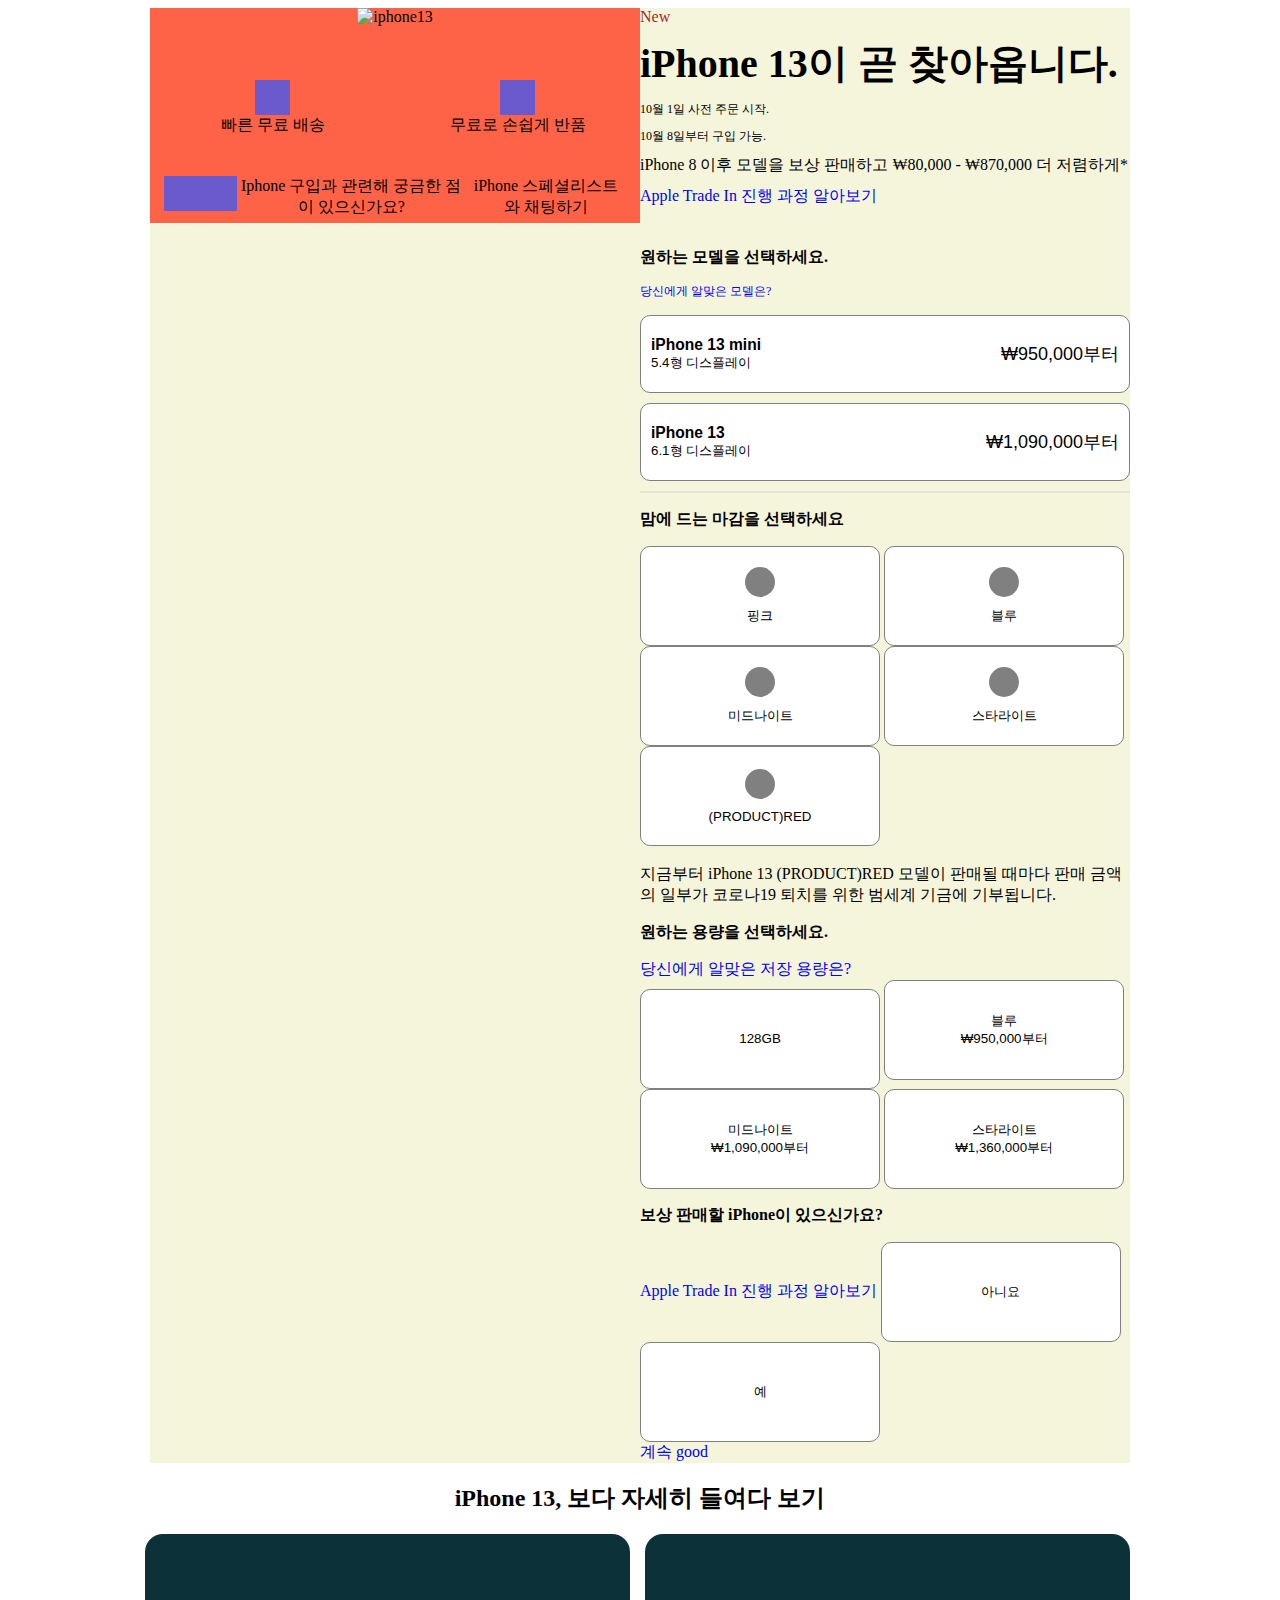
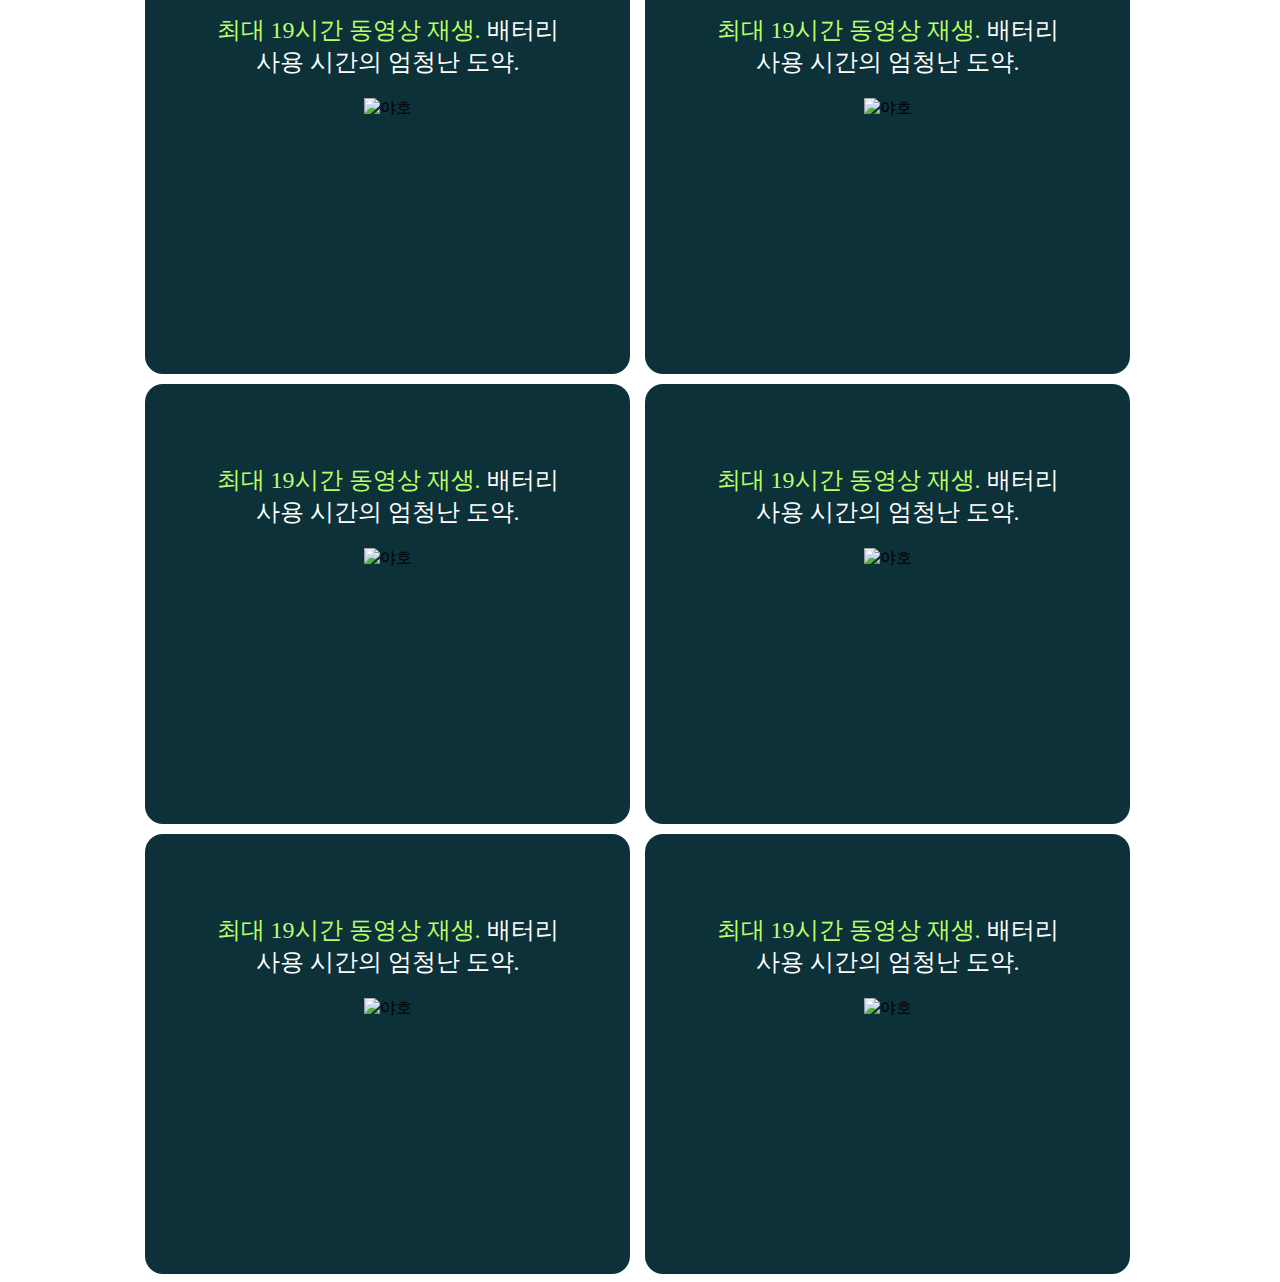
==== commit 565b2a54: "feat: complete visual content" ====
--- a/index.html
+++ b/index.html
@@ -32,16 +32,115 @@
             <div class="text">무료로 손쉽게 반품</div>
           </div>
         </div>
-        <div class="qna-link">
+        <div class="qna">
           <div class="icon-side"></div>
           <div class="text">Iphone 구입과 관련해 궁금한 점이 있으신가요?</div>
           <a class="text-link">iPhone 스페셜리스트와 채팅하기</a>
         </div>
       </section>
       <section class="visual__content">
-        <div class="longTest">
-          <!-- longTest 를 지우고 작업해주시면 됩니다. -->
-        </div>
+        <section class="content__section">
+          <!-- summary -->
+          <div class="summary">
+              <p class="new">New</p>
+              <h2 class="main__header">iPhone 13이 곧 찾아옵니다.</h2>
+              <div class="summary__wrap">
+                  <p class="summary__small">10월 1일 사전 주문 시작.</p>
+                  <p class="summary__small">10월 8일부터 구입 가능.</p>
+                  <p class="summary__big">iPhone 8 이후 모델을 보상 판매하고 ₩80,000 - ₩870,000 더 저렴하게*</p>
+              </div>
+              <a href="#" class="know">Apple Trade In 진행 과정 알아보기</a>
+          </div>
+          
+          <!-- model select -->
+          <div class="select__model">
+              <p class="select__model--text">원하는 모델을 선택하세요.</p>
+              <a href="#" class="small__link">당신에게 알맞은 모델은?</a>
+              <div class="select__model--detail">
+                  <button class="select__model--box">
+                      <div class="left">
+                          <h3>iPhone 13 mini</h3>
+                          <p>5.4형 디스플레이</p>
+                      </div>
+                      <div class="right">
+                          <span class="price">₩950,000부터</span>
+                      </div>
+                  </button>
+                  <button class="select__model--box">
+                      <div class="left">
+                          <h3>iPhone 13</h3>
+                          <p>6.1형 디스플레이</p>
+                      </div>
+                      <div class="right">
+                          <span class="price">₩1,090,000부터</span>
+                      </div>
+                  </button>
+              </div>
+  
+              <!-- 색상 -->
+              <hr class="divide">
+              <h3 class="sub__header">맘에 드는 마감을 선택하세요</h3>
+              <div class="select__model--color">
+                  <button class="content__box">
+                      <div class="circle__color"></div><p class="color__text">핑크</p>
+                  </button>
+                  <button class="content__box">
+                      <div class="circle__color"></div><p class="color__text">블루</p>
+                  </button>
+                  <button class="content__box">
+                      <div class="circle__color"></div><p class="color__text">미드나이트</p>
+                  </button>
+                  <button class="content__box">
+                      <div class="circle__color"></div><p class="color__text">스타라이트</p>
+                  </button>
+                  <button class="content__box">
+                      <div class="circle__color"></div><p class="color__text">(PRODUCT)RED</p>
+                  </button>
+              </div>
+  
+              <!-- 추가 정보 -->
+              <div class="more">
+                  <img src="" alt="" class="more__image"/>
+                  <p class="more__text">지금부터 iPhone 13 (PRODUCT)RED 모델이 판매될 때마다 판매 금액의 일부가 코로나19 퇴치를 위한 범세계 기금에 기부됩니다.</p>
+              </div>
+              <div class="size">
+                  <h3 class="sub__header">원하는 용량을 선택하세요.</h3>
+                  <a href="#">당신에게 알맞은 저장 용량은?</a>
+                  <div class="select__model--size">
+                      <button class="content__box">
+                          <p class="size__text">128GB</p>
+                          <p class="size__text--detail"></p>
+                      </button>
+                      <button class="content__box">
+                          <p class="size__text">블루</p>
+                          <p class="size__text--detail">₩950,000부터</p>
+                      </button>
+                      <button class="content__box">
+                          <p class="size__text">미드나이트</p>
+                          <p class="size__text--detail">₩1,090,000부터</p>
+                      </button>
+                      <button class="content__box">
+                          <p class="size__text">스타라이트</p>
+                          <p class="size__text--detail">₩1,360,000부터</p>
+                      </button>
+                  </div>
+              </div>
+              <div class="sell">
+                  <h3 class="sub__header">보상 판매할 iPhone이 있으신가요?</h3>
+                  <a href="#">Apple Trade In 진행 과정 알아보기</a>
+                  <button class="content__box">
+                      <p class="sell__text">아니요</p>
+                  </button>
+                  <button class="content__box">
+                      <p class="sell__text">예</p>
+                  </button>
+              </div>
+          </div>
+          <div class="continue">
+              <a href="#" class="continue__btn">계속</a>
+              <a href="#" class="good__btn">good</a>
+          </div>
+      </section>
       </section>
     </section>
     <section class="section__more">
@@ -148,3 +247,4 @@
     <footer class="footer"></footer>
   </body>
 </html>
+
--- a/css/main.css
+++ b/css/main.css
@@ -68,7 +68,7 @@
   margin: 0 auto;
 }
 
-.qna-link {
+.qna {
   display: flex;
   padding: 14px 14px 5px;
 }
@@ -92,3 +92,109 @@
   width: 100%;
   background: skyblue;
 }
+
+/* ------------------------------- */
+/* 메인 컨텐츠 */
+/* 초기화 */
+.content__section {
+  width: 100%;
+}
+a {
+  text-decoration: none;
+}
+p {
+  margin: 0;
+}
+.divide {
+  border: 1px solid lightgray;
+  opacity: 0.5;
+}
+
+/* h3 */
+.sub__header {
+  font-size: 16px;
+}
+
+/* summary */
+.summary {
+  margin-bottom: 40px;
+}
+.summary .new {
+  color: brown;
+}
+.summary .main__header {
+  font-size: 40px;
+  margin: 10px 0 10px 0;
+}
+.summary .summary__small {
+  font-size: 12px;
+  margin: 10px 0;
+}
+.summary .know {
+  display: block;
+  margin: 10px 0;
+}
+
+/* model select */
+.select__model--text {
+  font-weight: bold;
+}
+.small__link {
+  display: block;
+  font-size: 12px;
+  margin: 15px 0;
+}
+.select__model--detail .select__model--box {
+  background-color: white;
+  border-radius: 10px;
+  border: 1px solid gray;
+  width: 100%;
+  display: flex;
+  text-align: left;
+  padding: 20px 10px;
+  margin: 10px 0;
+}
+
+.select__model--detail .select__model--box .left {
+  width: 50%;
+}
+.select__model--detail .select__model--box .left h3{
+  margin: 0;
+}
+.select__model--detail .select__model--box .right {
+  width: 50%;
+  align-self: center;
+  text-align: right;
+}
+.select__model--detail .select__model--box .price {
+  font-size: 18px;
+}
+
+/* 박스 */
+.select__model--color {
+  /* display: flex; */
+  /* justify-content: space-between;
+  align-content: space-around;
+  row-gap: 10px;
+  column-gap: 20px; */
+}
+.content__box {
+  width: 49%;
+  background-color: white;
+  border: 1px solid gray;
+  border-radius: 10px;
+  height: 100px;
+}
+.circle__color {
+  width:30px;
+  height: 30px;
+  background-color: gray;
+  border-radius: 30px;
+  margin: 0 auto;
+  margin-bottom: 10px;
+}
+
+/* 추가 정보 */
+
+/* 메인컨텐츠 끝 */
+/* ------------------------------- */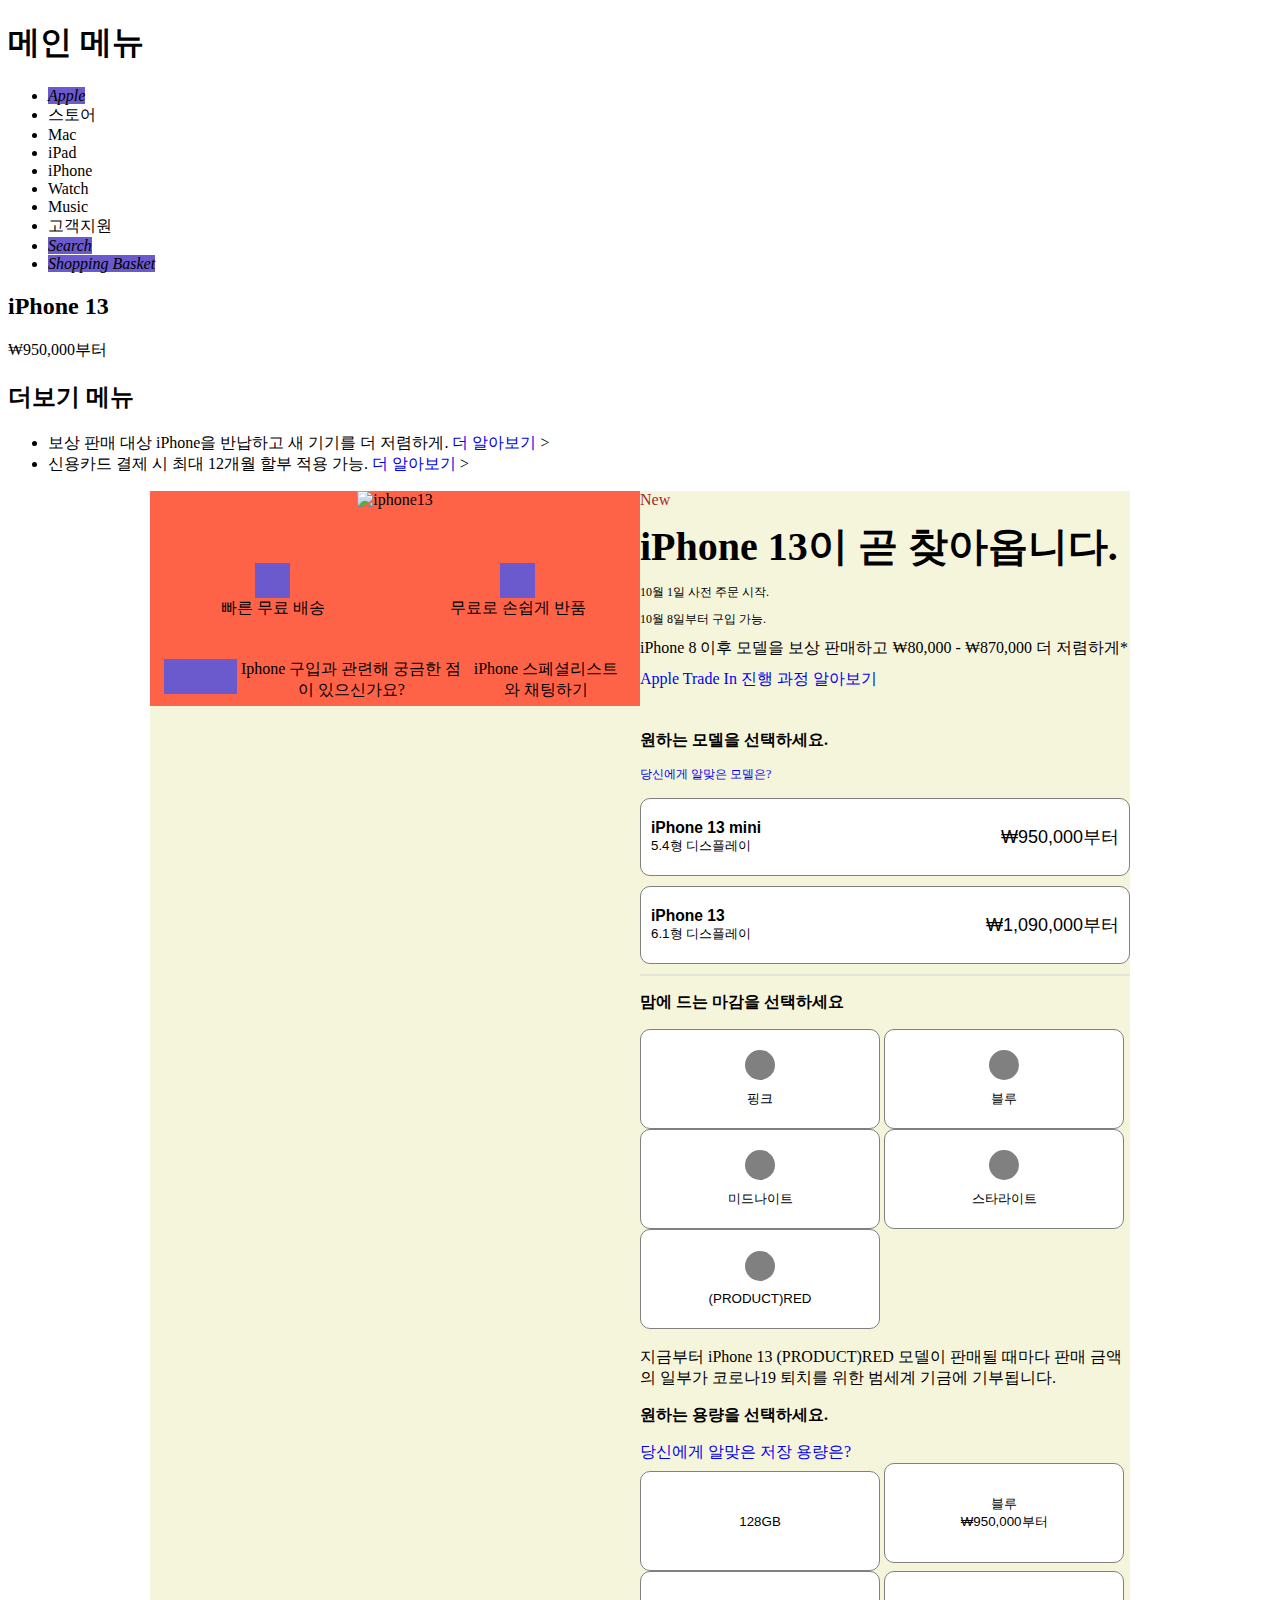
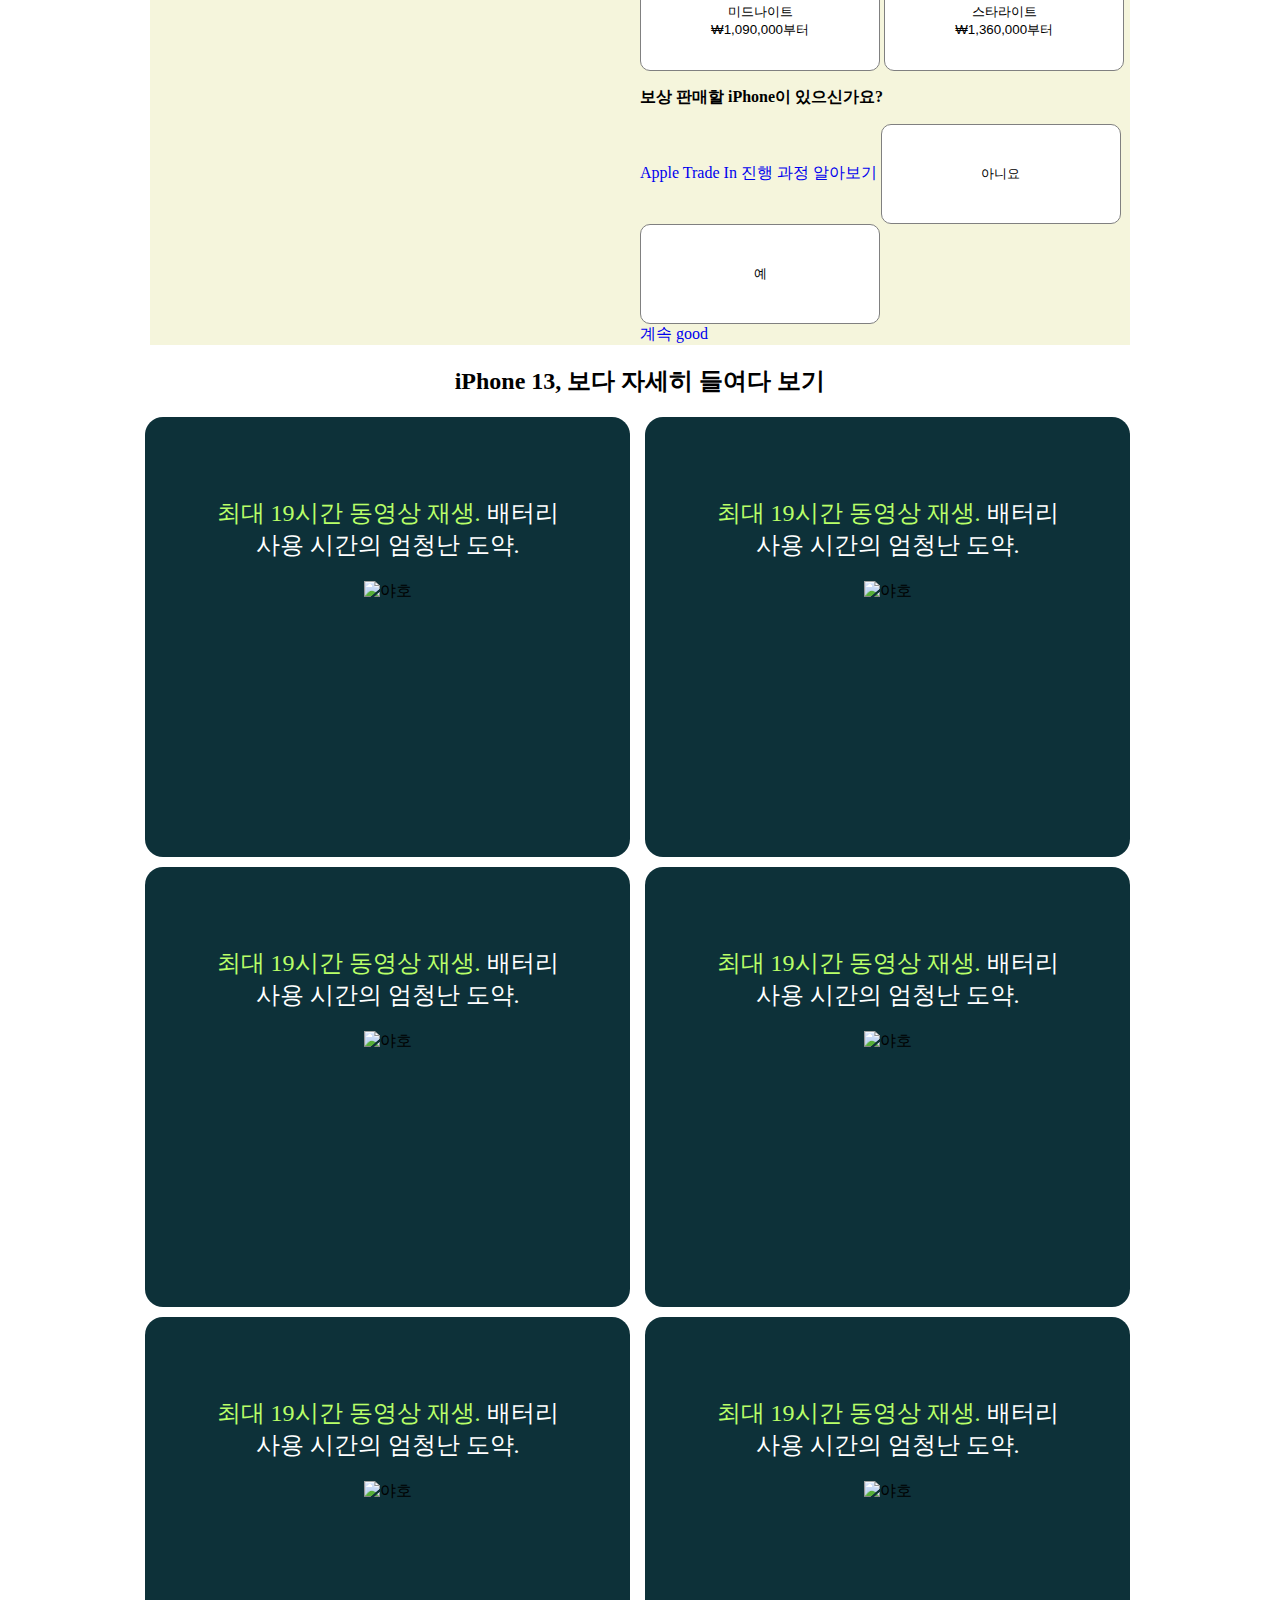
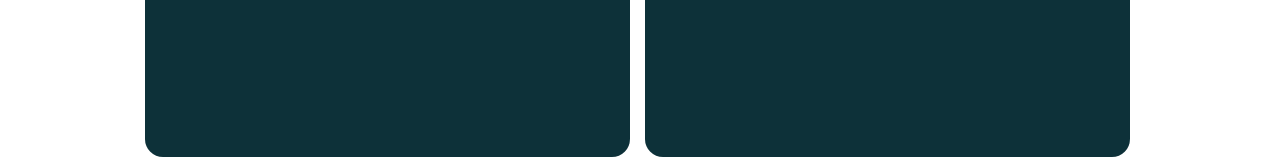
==== commit 7ab36c7d: "Merge pull request #10 from jkpark104/feature/header-markup" ====
--- a/index.html
+++ b/index.html
@@ -8,7 +8,38 @@
     <title>Document</title>
   </head>
   <body>
-    <header class="header"></header>
+    <header class="header">
+      <nav class="main-menu">
+        <h1 class="main-menu__title">메인 메뉴</h1>
+        <ul class="main-menu-list">
+          <li class="list-item"><i class="icon">Apple</i></li>
+          <li class="list-item">스토어</li>
+          <li class="list-item">Mac</li>
+          <li class="list-item">iPad</li>
+          <li class="list-item">iPhone</li>
+          <li class="list-item">Watch</li>
+          <li class="list-item">Music</li>
+          <li class="list-item">고객지원</li>
+          <li class="list-item"><i class="icon">Search</i></li>
+          <li class="list-item"><i class="icon">Shopping Basket</i></li>
+        </ul>
+      </nav>
+      <div class="sub-menu">
+        <h2 class="a11y-hidden">iPhone 13</h2>
+        <span class="sub-menu__description">₩950,000부터</span>
+      </div>
+      <div class="menu-more">
+        <h2 class="a11y-hidden">더보기 메뉴</h2>
+        <ul class="more-list">
+          <li class="list-item">
+            보상 판매 대상 iPhone을 반납하고 새 기기를 더 저렴하게. <a href="#">더 알아보기</a> >
+          </li>
+          <li class="list-item">
+            신용카드 결제 시 최대 12개월 할부 적용 가능. <a href="#">더 알아보기</a> >
+          </li>
+        </ul>
+      </div>
+    </header>
     <section class="section__visual">
       <section class="visual__image">
         <img
